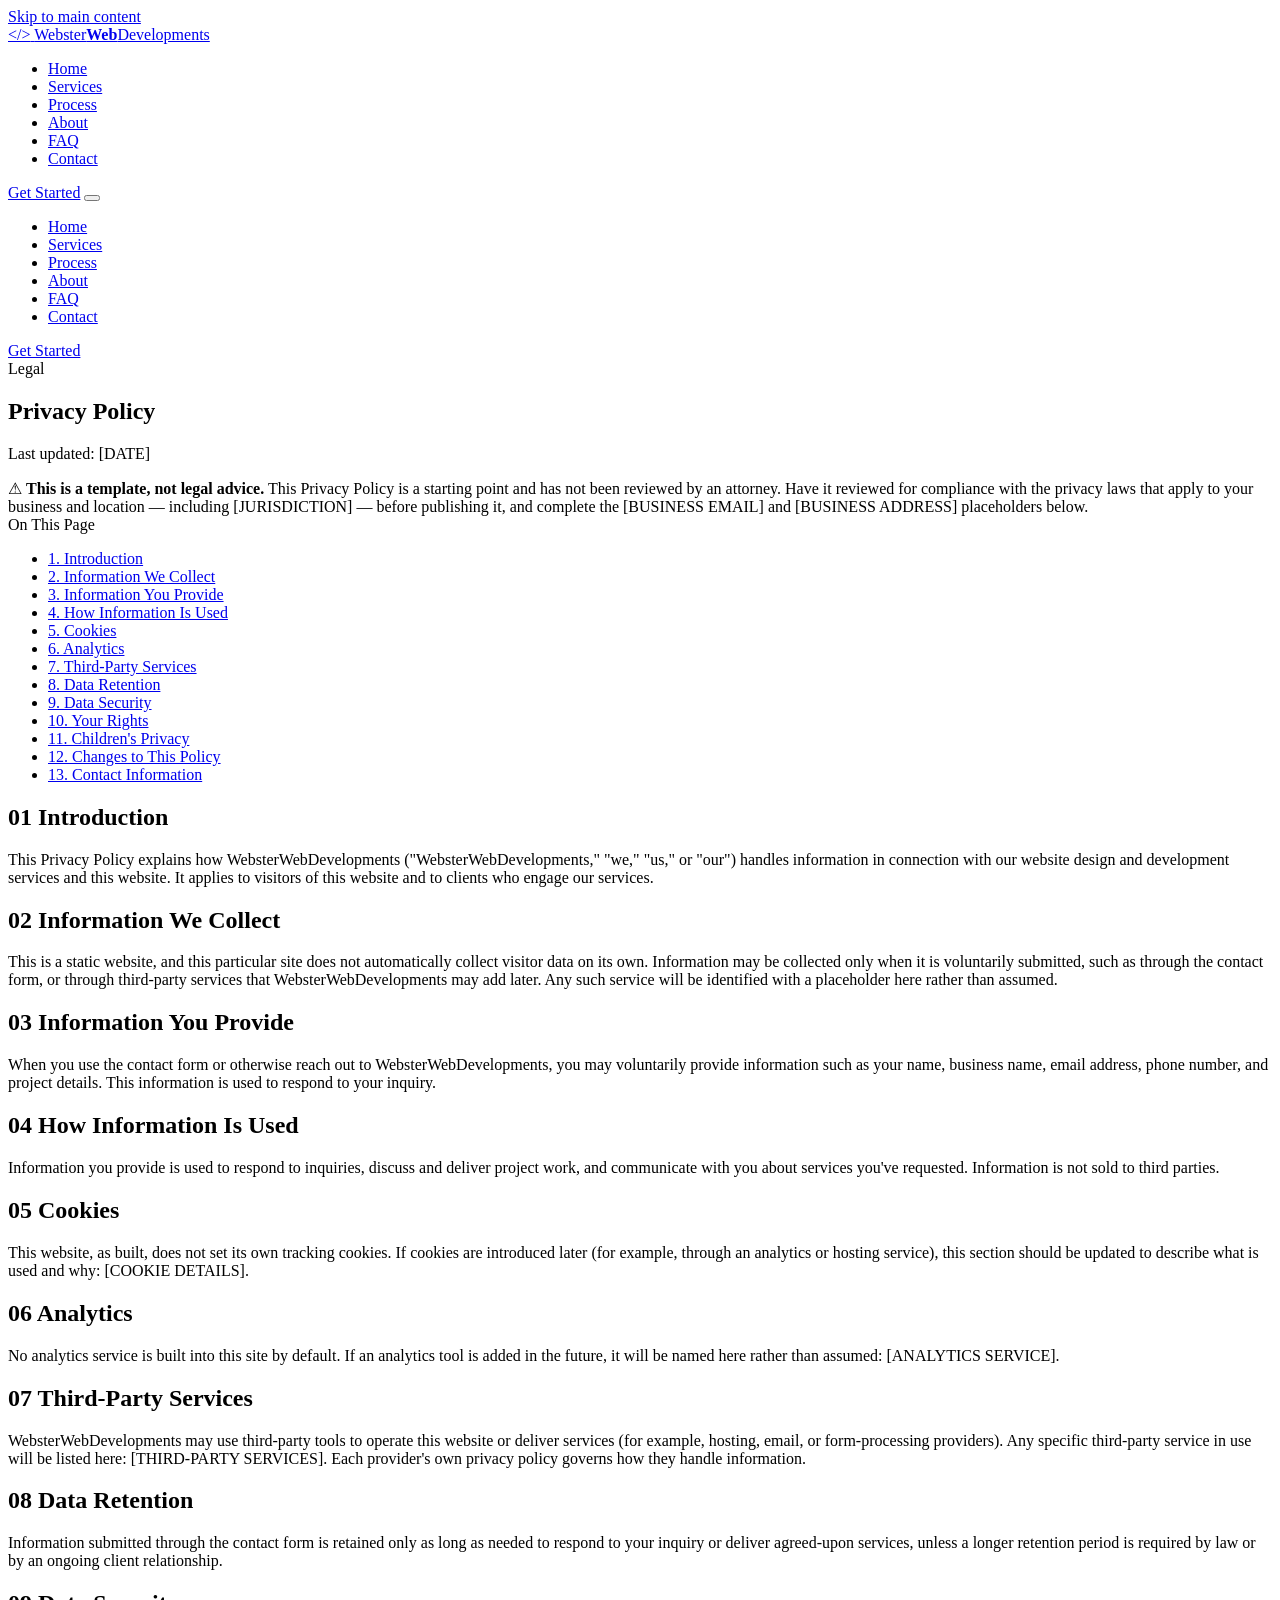
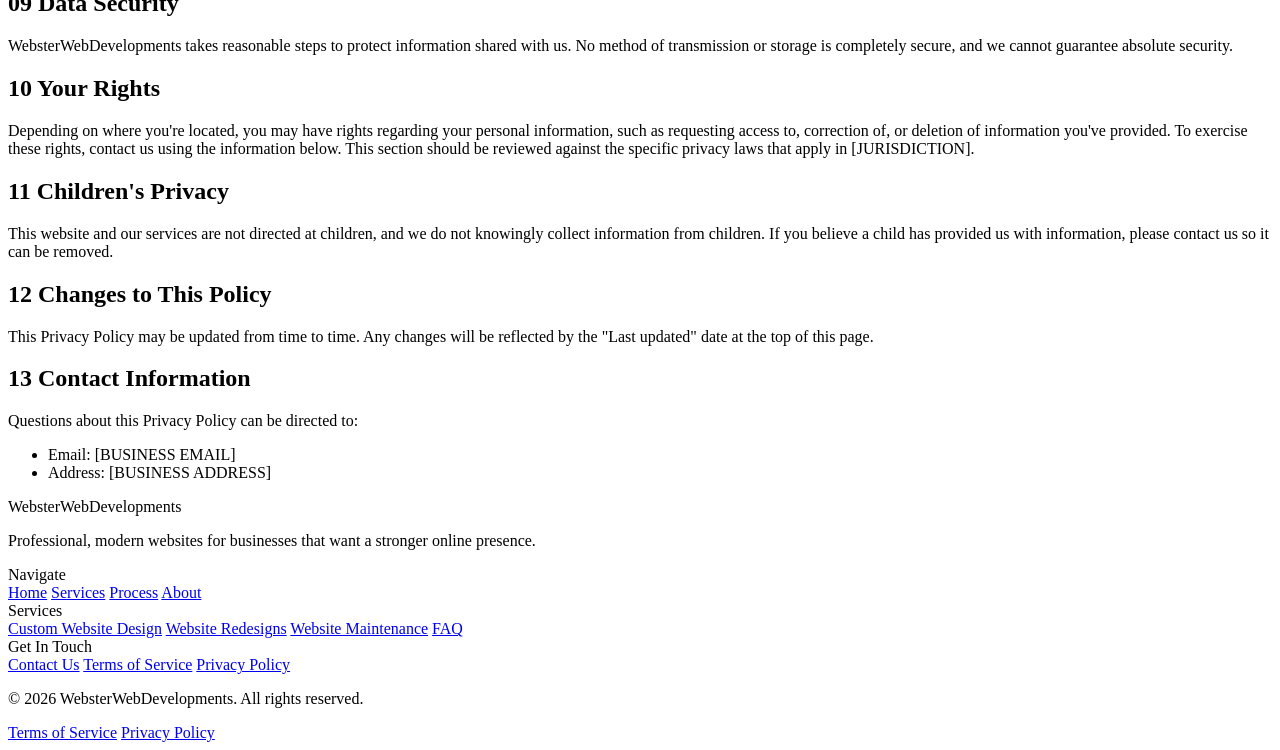
==== privacy.html @ ad3d26fb "Add files via upload" ====
<!DOCTYPE html>
<html lang="en">
<head>
  <meta charset="UTF-8" />
  <meta name="viewport" content="width=device-width, initial-scale=1.0" />
  <title>Privacy Policy — WebsterWebDevelopments</title>
  <meta name="description" content="Privacy Policy for WebsterWebDevelopments' website design and development services." />
  <link rel="preconnect" href="https://fonts.googleapis.com" />
  <link rel="preconnect" href="https://fonts.gstatic.com" crossorigin />
  <link href="https://fonts.googleapis.com/css2?family=Space+Grotesk:wght@500;600;700&family=Inter:wght@400;500;600;700&family=JetBrains+Mono:wght@400;500&display=swap" rel="stylesheet" />
  <link rel="stylesheet" href="css/style.css" />
</head>
<body>
  <a class="skip-link" href="#main-content">Skip to main content</a>

  <header class="site-header">
    <div class="container">
      <nav class="nav" aria-label="Primary">
        <a class="nav__brand" href="index.html#top">
          <span class="nav__brand-mark">&lt;/&gt;</span>
          <span>Webster<strong>Web</strong>Developments</span>
        </a>

        <ul class="nav__list">
          <li><a class="nav__link" href="index.html#top">Home</a></li>
          <li><a class="nav__link" href="index.html#services">Services</a></li>
          <li><a class="nav__link" href="index.html#process">Process</a></li>
          <li><a class="nav__link" href="index.html#about">About</a></li>
          <li><a class="nav__link" href="index.html#faq">FAQ</a></li>
          <li><a class="nav__link" href="index.html#contact">Contact</a></li>
        </ul>

        <div class="nav__actions">
          <a class="btn btn--primary btn--sm" href="index.html#contact">Get Started</a>
          <button class="nav__toggle" type="button" aria-label="Open menu" aria-expanded="false" aria-controls="mobile-panel">
            <span class="nav__toggle-bar"></span>
            <span class="nav__toggle-bar"></span>
            <span class="nav__toggle-bar"></span>
          </button>
        </div>
      </nav>
    </div>

    <div class="nav__mobile-panel" id="mobile-panel">
      <ul class="nav__mobile-list">
        <li><a class="nav__mobile-link" href="index.html#top">Home</a></li>
        <li><a class="nav__mobile-link" href="index.html#services">Services</a></li>
        <li><a class="nav__mobile-link" href="index.html#process">Process</a></li>
        <li><a class="nav__mobile-link" href="index.html#about">About</a></li>
        <li><a class="nav__mobile-link" href="index.html#faq">FAQ</a></li>
        <li><a class="nav__mobile-link" href="index.html#contact">Contact</a></li>
      </ul>
      <a class="btn btn--primary btn--block nav__mobile-cta" href="index.html#contact">Get Started</a>
    </div>
  </header>

  <main id="main-content">
    <section class="legal-hero">
      <div class="container">
        <span class="legal-hero__eyebrow">Legal</span>
        <h1 class="legal-hero__title">Privacy Policy</h1>
        <p class="legal-hero__updated">Last updated: [DATE]</p>

        <div class="legal-disclaimer">
          <span aria-hidden="true">⚠</span>
          <span><strong>This is a template, not legal advice.</strong> This Privacy Policy is a starting point and has not been reviewed by an attorney. Have it reviewed for compliance with the privacy laws that apply to your business and location — including <span class="placeholder">[JURISDICTION]</span> — before publishing it, and complete the <span class="placeholder">[BUSINESS EMAIL]</span> and <span class="placeholder">[BUSINESS ADDRESS]</span> placeholders below.</span>
        </div>
      </div>
    </section>

    <div class="container legal-layout">
      <nav class="legal-toc" aria-label="Table of contents">
        <div class="legal-toc__heading">On This Page</div>
        <ul class="legal-toc__list">
          <li><a href="#introduction">1. Introduction</a></li>
          <li><a href="#information-we-collect">2. Information We Collect</a></li>
          <li><a href="#information-you-provide">3. Information You Provide</a></li>
          <li><a href="#how-used">4. How Information Is Used</a></li>
          <li><a href="#cookies">5. Cookies</a></li>
          <li><a href="#analytics">6. Analytics</a></li>
          <li><a href="#third-party-services">7. Third-Party Services</a></li>
          <li><a href="#data-retention">8. Data Retention</a></li>
          <li><a href="#data-security">9. Data Security</a></li>
          <li><a href="#your-rights">10. Your Rights</a></li>
          <li><a href="#childrens-privacy">11. Children's Privacy</a></li>
          <li><a href="#changes">12. Changes to This Policy</a></li>
          <li><a href="#contact-info">13. Contact Information</a></li>
        </ul>
      </nav>

      <div class="legal-content">
        <section id="introduction">
          <h2><span class="legal-num">01</span> Introduction</h2>
          <p>This Privacy Policy explains how WebsterWebDevelopments ("WebsterWebDevelopments," "we," "us," or "our") handles information in connection with our website design and development services and this website. It applies to visitors of this website and to clients who engage our services.</p>
        </section>

        <section id="information-we-collect">
          <h2><span class="legal-num">02</span> Information We Collect</h2>
          <p>This is a static website, and this particular site does not automatically collect visitor data on its own. Information may be collected only when it is voluntarily submitted, such as through the contact form, or through third-party services that WebsterWebDevelopments may add later. Any such service will be identified with a placeholder here rather than assumed.</p>
        </section>

        <section id="information-you-provide">
          <h2><span class="legal-num">03</span> Information You Provide</h2>
          <p>When you use the contact form or otherwise reach out to WebsterWebDevelopments, you may voluntarily provide information such as your name, business name, email address, phone number, and project details. This information is used to respond to your inquiry.</p>
        </section>

        <section id="how-used">
          <h2><span class="legal-num">04</span> How Information Is Used</h2>
          <p>Information you provide is used to respond to inquiries, discuss and deliver project work, and communicate with you about services you've requested. Information is not sold to third parties.</p>
        </section>

        <section id="cookies">
          <h2><span class="legal-num">05</span> Cookies</h2>
          <p>This website, as built, does not set its own tracking cookies. If cookies are introduced later (for example, through an analytics or hosting service), this section should be updated to describe what is used and why: <span class="placeholder">[COOKIE DETAILS]</span>.</p>
        </section>

        <section id="analytics">
          <h2><span class="legal-num">06</span> Analytics</h2>
          <p>No analytics service is built into this site by default. If an analytics tool is added in the future, it will be named here rather than assumed: <span class="placeholder">[ANALYTICS SERVICE]</span>.</p>
        </section>

        <section id="third-party-services">
          <h2><span class="legal-num">07</span> Third-Party Services</h2>
          <p>WebsterWebDevelopments may use third-party tools to operate this website or deliver services (for example, hosting, email, or form-processing providers). Any specific third-party service in use will be listed here: <span class="placeholder">[THIRD-PARTY SERVICES]</span>. Each provider's own privacy policy governs how they handle information.</p>
        </section>

        <section id="data-retention">
          <h2><span class="legal-num">08</span> Data Retention</h2>
          <p>Information submitted through the contact form is retained only as long as needed to respond to your inquiry or deliver agreed-upon services, unless a longer retention period is required by law or by an ongoing client relationship.</p>
        </section>

        <section id="data-security">
          <h2><span class="legal-num">09</span> Data Security</h2>
          <p>WebsterWebDevelopments takes reasonable steps to protect information shared with us. No method of transmission or storage is completely secure, and we cannot guarantee absolute security.</p>
        </section>

        <section id="your-rights">
          <h2><span class="legal-num">10</span> Your Rights</h2>
          <p>Depending on where you're located, you may have rights regarding your personal information, such as requesting access to, correction of, or deletion of information you've provided. To exercise these rights, contact us using the information below. This section should be reviewed against the specific privacy laws that apply in <span class="placeholder">[JURISDICTION]</span>.</p>
        </section>

        <section id="childrens-privacy">
          <h2><span class="legal-num">11</span> Children's Privacy</h2>
          <p>This website and our services are not directed at children, and we do not knowingly collect information from children. If you believe a child has provided us with information, please contact us so it can be removed.</p>
        </section>

        <section id="changes">
          <h2><span class="legal-num">12</span> Changes to This Policy</h2>
          <p>This Privacy Policy may be updated from time to time. Any changes will be reflected by the "Last updated" date at the top of this page.</p>
        </section>

        <section id="contact-info">
          <h2><span class="legal-num">13</span> Contact Information</h2>
          <p>Questions about this Privacy Policy can be directed to:</p>
          <ul>
            <li>Email: <span class="placeholder">[BUSINESS EMAIL]</span></li>
            <li>Address: <span class="placeholder">[BUSINESS ADDRESS]</span></li>
          </ul>
        </section>
      </div>
    </div>
  </main>

  <footer class="site-footer">
    <div class="container">
      <div class="footer__grid">
        <div>
          <div class="footer__brand-name">WebsterWebDevelopments</div>
          <p class="footer__desc">Professional, modern websites for businesses that want a stronger online presence.</p>
        </div>
        <div>
          <div class="footer__heading">Navigate</div>
          <div class="footer__list">
            <a href="index.html#top">Home</a>
            <a href="index.html#services">Services</a>
            <a href="index.html#process">Process</a>
            <a href="index.html#about">About</a>
          </div>
        </div>
        <div>
          <div class="footer__heading">Services</div>
          <div class="footer__list">
            <a href="index.html#services">Custom Website Design</a>
            <a href="index.html#services">Website Redesigns</a>
            <a href="index.html#services">Website Maintenance</a>
            <a href="index.html#faq">FAQ</a>
          </div>
        </div>
        <div>
          <div class="footer__heading">Get In Touch</div>
          <div class="footer__list">
            <a href="index.html#contact">Contact Us</a>
            <a href="terms.html">Terms of Service</a>
            <a href="privacy.html">Privacy Policy</a>
          </div>
        </div>
      </div>

      <div class="footer__bottom">
        <p>&copy; <span data-current-year>2026</span> WebsterWebDevelopments. All rights reserved.</p>
        <div class="footer__bottom-links">
          <a href="terms.html">Terms of Service</a>
          <a href="privacy.html">Privacy Policy</a>
        </div>
      </div>
    </div>
  </footer>

  <script src="js/script.js"></script>
</body>
</html>
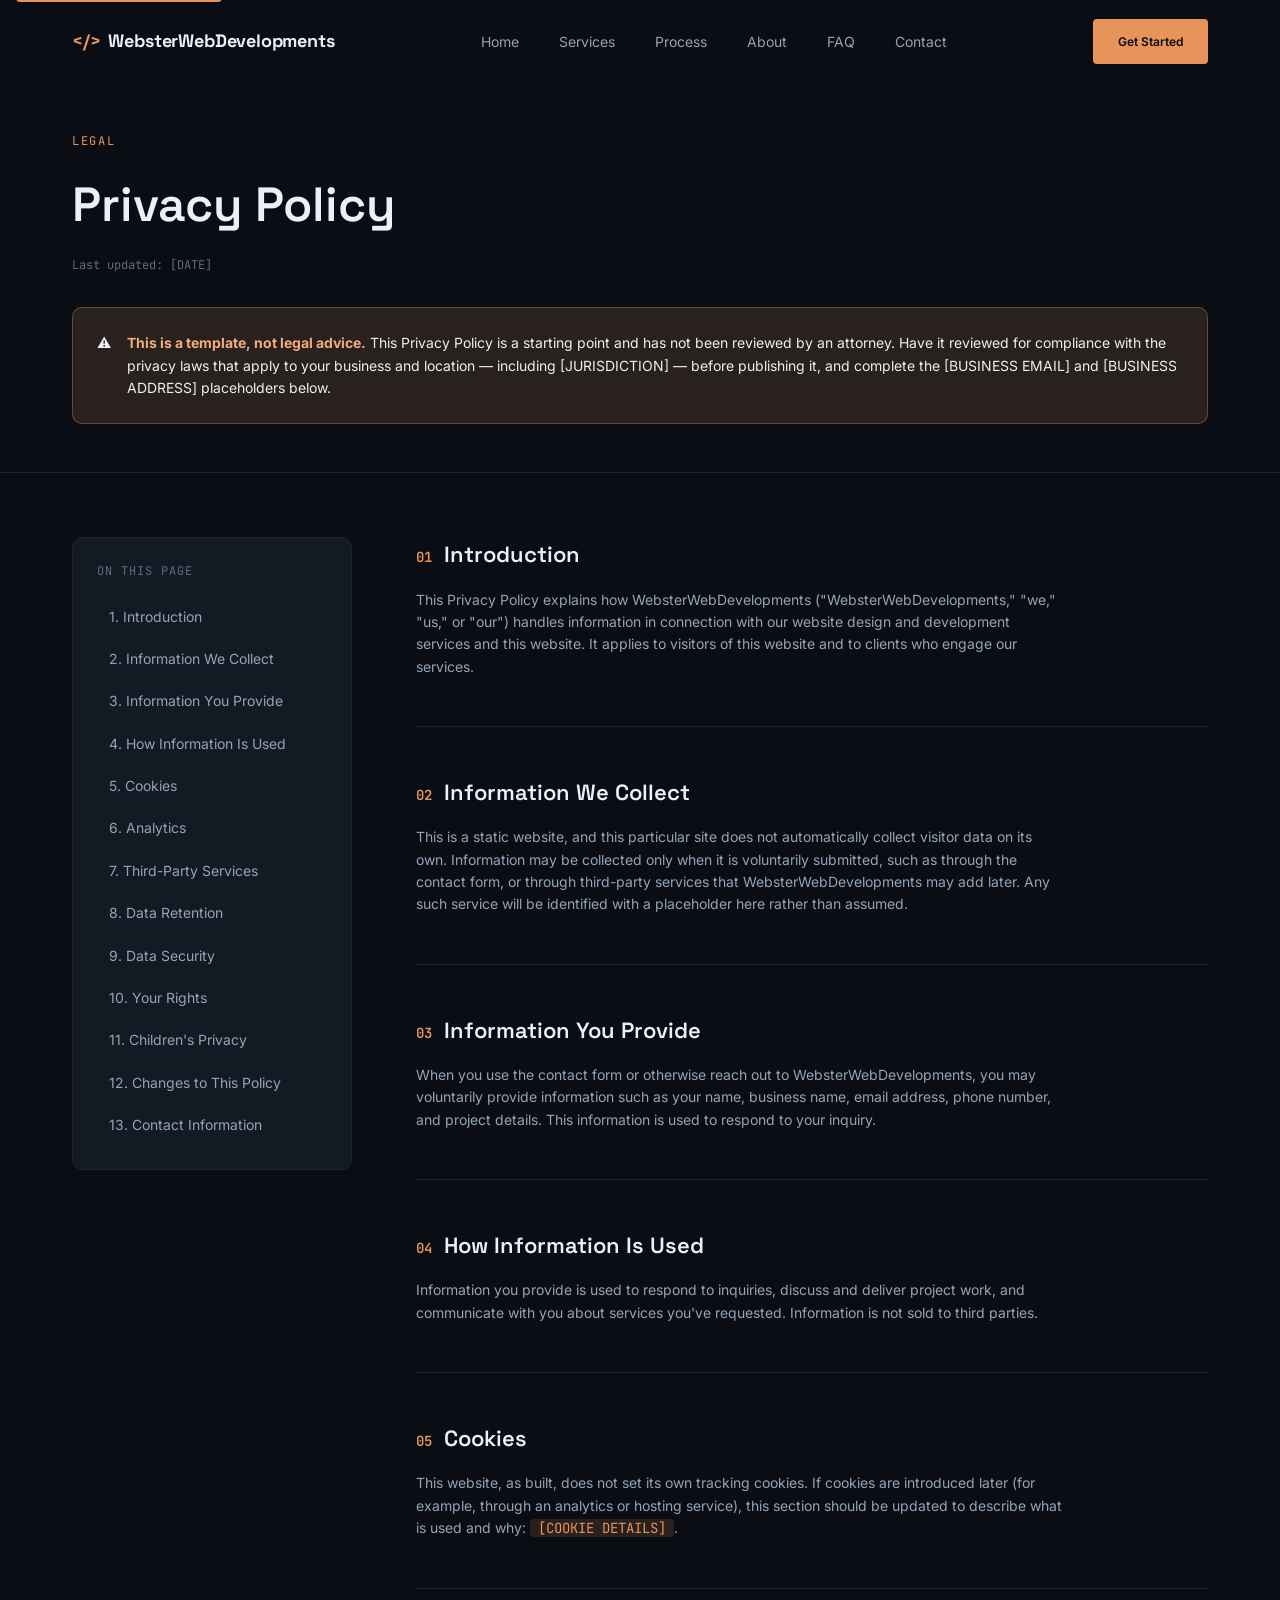
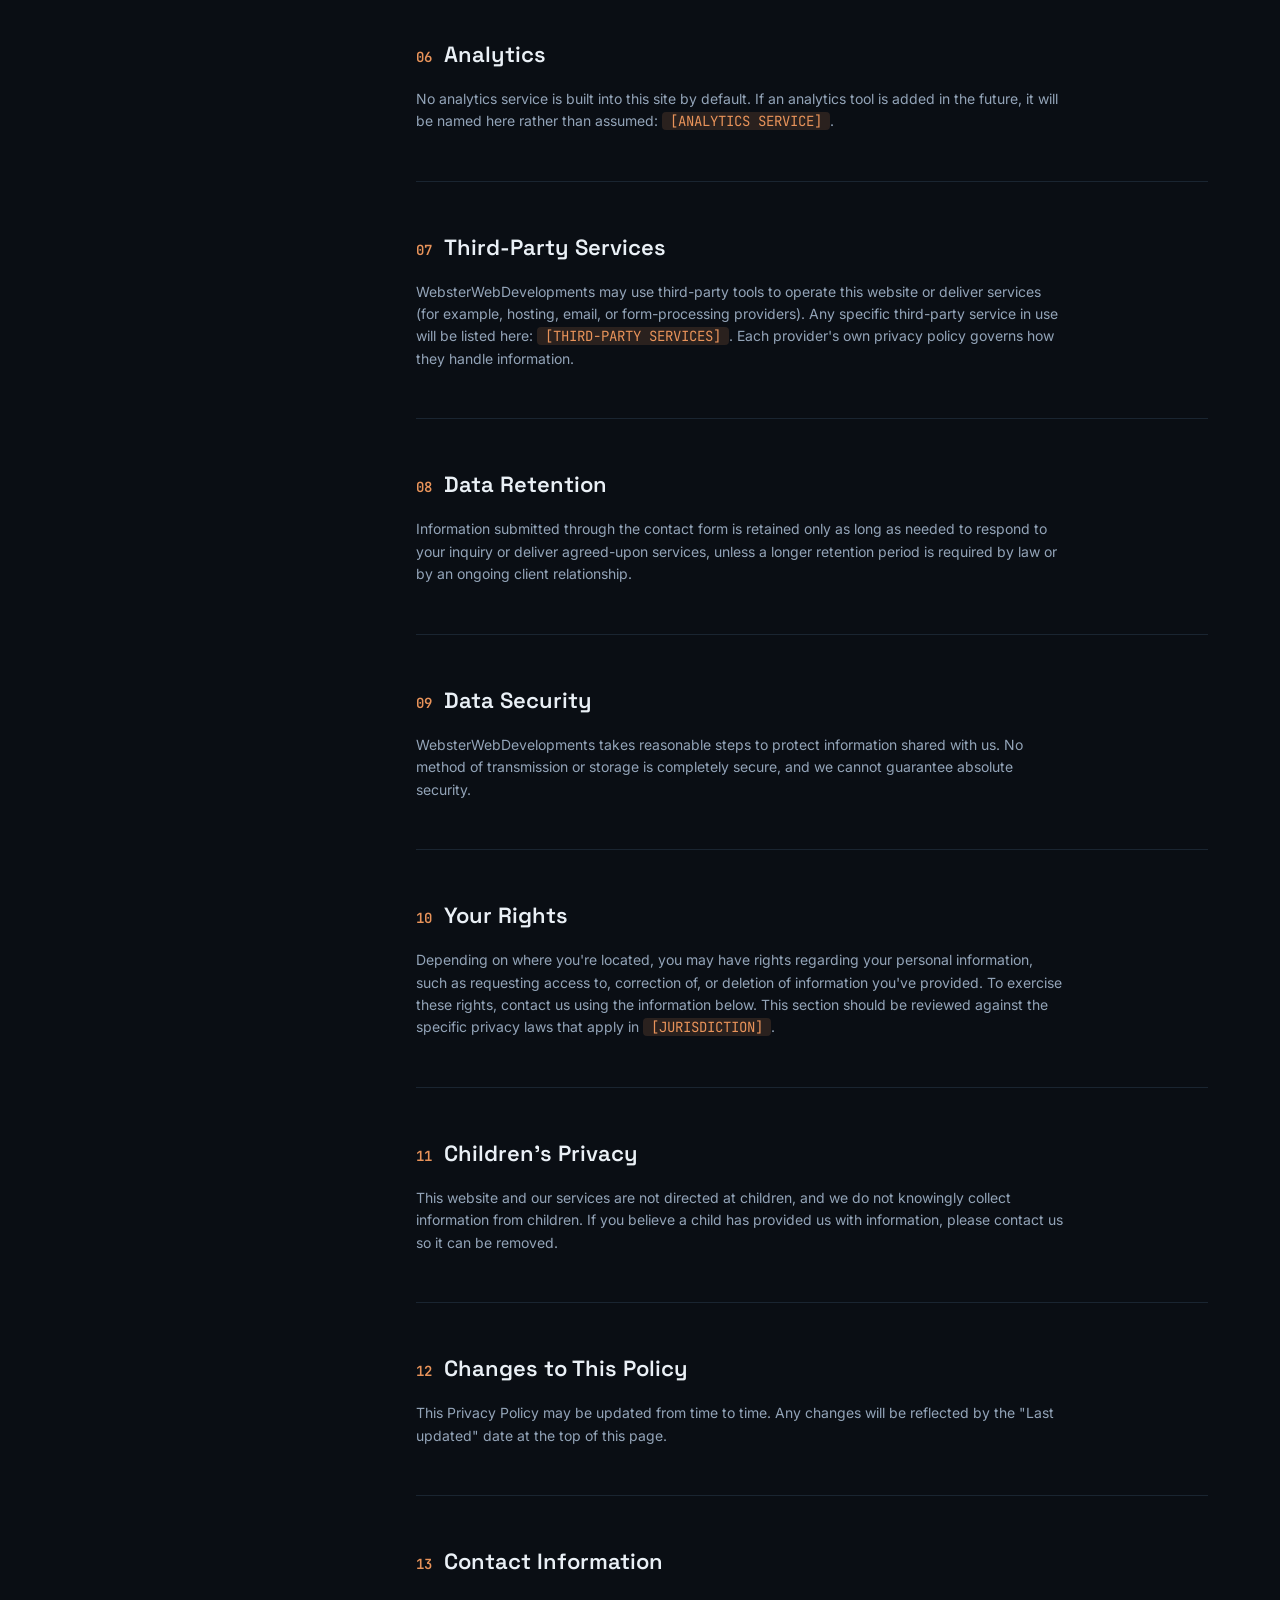
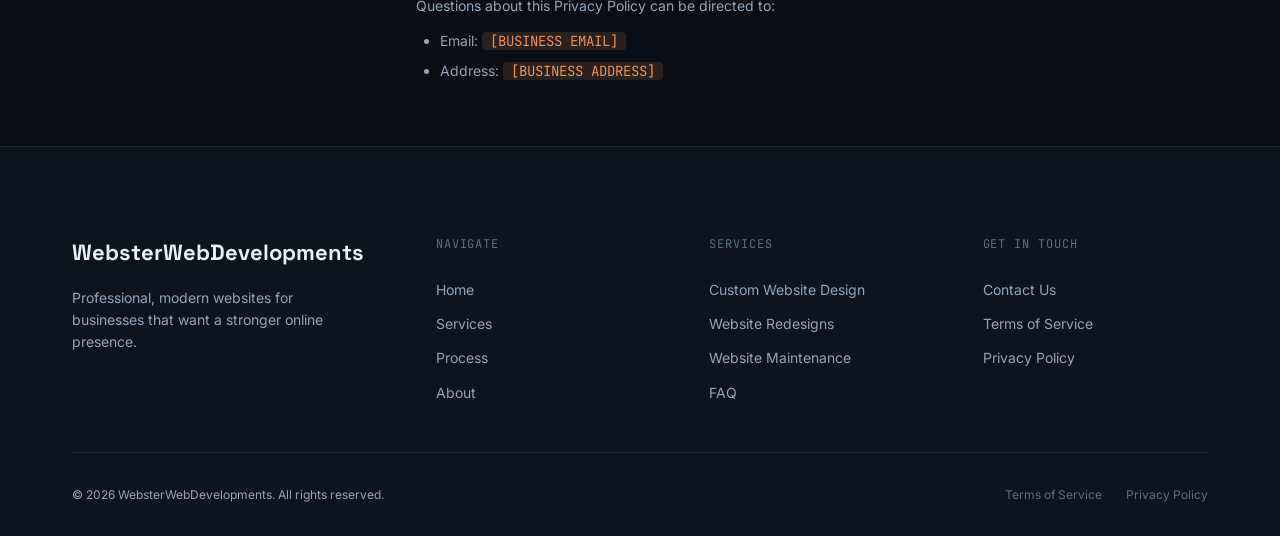
==== commit b4aadf5a: "Add files via upload" ====
--- a/privacy.html
+++ b/privacy.html
@@ -8,7 +8,1879 @@
   <link rel="preconnect" href="https://fonts.googleapis.com" />
   <link rel="preconnect" href="https://fonts.gstatic.com" crossorigin />
   <link href="https://fonts.googleapis.com/css2?family=Space+Grotesk:wght@500;600;700&family=Inter:wght@400;500;600;700&family=JetBrains+Mono:wght@400;500&display=swap" rel="stylesheet" />
-  <link rel="stylesheet" href="css/style.css" />
+  <style>
+/* ==========================================================================
+   WebsterWebDevelopments — Stylesheet
+   A "blueprint" design language: dark ink background, drafting-blue grid
+   linework, and a single copper accent — built websites treated like
+   architectural plans. Table of contents below.
+   ==========================================================================
+   1.  Variables
+   2.  Reset
+   3.  Base Styles
+   4.  Typography
+   5.  Navigation
+   6.  Hero
+   7.  Buttons
+   8.  Services
+   9.  About
+   10. Process
+   11. Portfolio
+   12. Pricing
+   13. FAQ
+   14. Contact
+   15. Footer
+   16. Terms/Privacy Pages
+   17. Responsive Design
+   18. Animations
+   ========================================================================== */
+
+/* ==========================================================================
+   1. VARIABLES
+   ========================================================================== */
+:root {
+  /* Color — ink & panels */
+  --color-ink: #0a0e14;
+  --color-ink-soft: #0d1420;
+  --color-panel: #121a24;
+  --color-panel-raised: #17212c;
+  --color-border: #223244;
+  --color-border-soft: #1a2531;
+
+  /* Color — text */
+  --color-text: #eaf0f6;
+  --color-text-muted: #93a4b8;
+  --color-text-faint: #5b6d81;
+
+  /* Color — blueprint linework */
+  --color-blueprint: #4c7ea8;
+  --color-blueprint-soft: rgba(76, 126, 168, 0.16);
+  --color-blueprint-faint: rgba(76, 126, 168, 0.08);
+
+  /* Color — accent (copper) */
+  --color-accent: #e8935a;
+  --color-accent-strong: #f2ac7c;
+  --color-accent-soft: rgba(232, 147, 90, 0.14);
+  --color-accent-line: rgba(232, 147, 90, 0.35);
+
+  /* Fonts */
+  --font-display: "Space Grotesk", "Avenir Next", "Segoe UI", -apple-system, BlinkMacSystemFont, sans-serif;
+  --font-body: "Inter", "Segoe UI", -apple-system, BlinkMacSystemFont, sans-serif;
+  --font-mono: "JetBrains Mono", "SFMono-Regular", Consolas, "Liberation Mono", monospace;
+
+  /* Type scale */
+  --fs-xs: 0.75rem;
+  --fs-sm: 0.875rem;
+  --fs-base: 1rem;
+  --fs-md: 1.125rem;
+  --fs-lg: 1.375rem;
+  --fs-xl: 1.75rem;
+  --fs-2xl: clamp(2rem, 1.6rem + 1.8vw, 3rem);
+  --fs-3xl: clamp(2.5rem, 1.9rem + 2.8vw, 4.25rem);
+
+  /* Spacing */
+  --space-1: 0.25rem;
+  --space-2: 0.5rem;
+  --space-3: 0.75rem;
+  --space-4: 1rem;
+  --space-5: 1.5rem;
+  --space-6: 2rem;
+  --space-7: 2.5rem;
+  --space-8: 3rem;
+  --space-9: 4rem;
+  --space-10: 5.5rem;
+  --space-12: 8rem;
+
+  /* Radius */
+  --radius-sm: 4px;
+  --radius-md: 10px;
+  --radius-lg: 18px;
+  --radius-pill: 999px;
+
+  /* Shadow / elevation */
+  --shadow-card: 0 1px 0 rgba(255, 255, 255, 0.03) inset, 0 20px 40px -24px rgba(0, 0, 0, 0.6);
+  --shadow-pop: 0 30px 60px -20px rgba(0, 0, 0, 0.55);
+  --glow-accent: 0 0 0 1px var(--color-accent-line), 0 0 32px -6px rgba(232, 147, 90, 0.45);
+
+  /* Layout */
+  --container-max: 1200px;
+  --container-wide: 1320px;
+  --header-h: 84px;
+
+  /* Motion */
+  --ease-out: cubic-bezier(0.16, 1, 0.3, 1);
+  --transition-fast: 160ms var(--ease-out);
+  --transition-base: 280ms var(--ease-out);
+  --transition-slow: 520ms var(--ease-out);
+}
+
+/* ==========================================================================
+   2. RESET
+   ========================================================================== */
+*,
+*::before,
+*::after {
+  box-sizing: border-box;
+  margin: 0;
+  padding: 0;
+}
+
+html {
+  scroll-behavior: smooth;
+  -webkit-text-size-adjust: 100%;
+}
+
+body {
+  min-height: 100vh;
+  font-family: var(--font-body);
+  background-color: var(--color-ink);
+  color: var(--color-text);
+  line-height: 1.6;
+  overflow-x: hidden;
+}
+
+img,
+svg {
+  display: block;
+  max-width: 100%;
+}
+
+a {
+  color: inherit;
+  text-decoration: none;
+}
+
+button {
+  font: inherit;
+  color: inherit;
+  background: none;
+  border: none;
+  cursor: pointer;
+}
+
+ul,
+ol {
+  list-style: none;
+}
+
+input,
+textarea,
+select {
+  font: inherit;
+  color: inherit;
+}
+
+/* ==========================================================================
+   3. BASE STYLES
+   ========================================================================== */
+.container {
+  width: 100%;
+  max-width: var(--container-max);
+  margin-inline: auto;
+  padding-inline: var(--space-6);
+}
+
+.container--wide {
+  max-width: var(--container-wide);
+}
+
+.section {
+  position: relative;
+  padding-block: var(--space-10);
+  border-top: 1px solid var(--color-border-soft);
+}
+
+.section--alt {
+  background: var(--color-ink-soft);
+}
+
+.section--tight {
+  padding-block: var(--space-8);
+}
+
+.section__header {
+  max-width: 640px;
+  margin-bottom: var(--space-8);
+}
+
+.section__header--center {
+  max-width: 640px;
+  margin-inline: auto;
+  text-align: center;
+}
+
+.section__eyebrow {
+  display: inline-flex;
+  align-items: center;
+  gap: var(--space-2);
+  font-family: var(--font-mono);
+  font-size: var(--fs-xs);
+  letter-spacing: 0.14em;
+  text-transform: uppercase;
+  color: var(--color-accent);
+  margin-bottom: var(--space-4);
+}
+
+.section__eyebrow::before {
+  content: "";
+  width: 18px;
+  height: 1px;
+  background: var(--color-accent);
+}
+
+.section__title {
+  font-family: var(--font-display);
+  font-size: var(--fs-2xl);
+  font-weight: 600;
+  line-height: 1.12;
+  letter-spacing: -0.01em;
+  margin-bottom: var(--space-4);
+}
+
+.section__lead {
+  font-size: var(--fs-md);
+  color: var(--color-text-muted);
+  max-width: 56ch;
+}
+
+/* Blueprint grid backdrop, used behind several sections */
+.grid-backdrop {
+  position: absolute;
+  inset: 0;
+  pointer-events: none;
+  background-image:
+    linear-gradient(var(--color-blueprint-faint) 1px, transparent 1px),
+    linear-gradient(90deg, var(--color-blueprint-faint) 1px, transparent 1px);
+  background-size: 56px 56px;
+  mask-image: linear-gradient(to bottom, black, transparent 85%);
+  z-index: 0;
+}
+
+/* Corner crosshair, a recurring blueprint motif */
+.crosshair {
+  position: relative;
+}
+
+.crosshair::before,
+.crosshair::after {
+  content: "";
+  position: absolute;
+  background: var(--color-blueprint);
+  opacity: 0.55;
+}
+
+.crosshair::before {
+  top: -1px;
+  left: 10px;
+  width: 1px;
+  height: 8px;
+}
+
+.crosshair::after {
+  top: 6px;
+  left: 3px;
+  width: 8px;
+  height: 1px;
+}
+
+/* Focus visibility */
+a:focus-visible,
+button:focus-visible,
+input:focus-visible,
+textarea:focus-visible,
+select:focus-visible,
+[tabindex]:focus-visible {
+  outline: 2px solid var(--color-accent);
+  outline-offset: 3px;
+  border-radius: var(--radius-sm);
+}
+
+.skip-link {
+  position: absolute;
+  top: -48px;
+  left: var(--space-4);
+  z-index: 1000;
+  background: var(--color-accent);
+  color: var(--color-ink);
+  font-weight: 600;
+  padding: var(--space-3) var(--space-5);
+  border-radius: var(--radius-sm);
+  transition: top var(--transition-fast);
+}
+
+.skip-link:focus {
+  top: var(--space-4);
+}
+
+/* ==========================================================================
+   4. TYPOGRAPHY
+   ========================================================================== */
+h1,
+h2,
+h3,
+h4 {
+  font-family: var(--font-display);
+  font-weight: 600;
+  color: var(--color-text);
+}
+
+p {
+  color: var(--color-text-muted);
+}
+
+.eyebrow-tag {
+  font-family: var(--font-mono);
+  font-size: var(--fs-xs);
+  letter-spacing: 0.12em;
+  text-transform: uppercase;
+  color: var(--color-text-faint);
+}
+
+.text-accent {
+  color: var(--color-accent);
+}
+
+/* ==========================================================================
+   5. NAVIGATION
+   ========================================================================== */
+.site-header {
+  position: fixed;
+  top: 0;
+  left: 0;
+  right: 0;
+  z-index: 900;
+  height: var(--header-h);
+  display: flex;
+  align-items: center;
+  background: rgba(10, 14, 20, 0.7);
+  backdrop-filter: blur(14px);
+  -webkit-backdrop-filter: blur(14px);
+  border-bottom: 1px solid transparent;
+  transition: background-color var(--transition-base), border-color var(--transition-base), height var(--transition-base);
+}
+
+.site-header.is-scrolled {
+  background: rgba(10, 14, 20, 0.92);
+  border-bottom-color: var(--color-border-soft);
+  height: 68px;
+}
+
+.nav {
+  display: flex;
+  align-items: center;
+  justify-content: space-between;
+  gap: var(--space-6);
+}
+
+.nav__brand {
+  display: inline-flex;
+  align-items: baseline;
+  gap: var(--space-2);
+  font-family: var(--font-display);
+  font-size: var(--fs-md);
+  font-weight: 700;
+  letter-spacing: -0.01em;
+  color: var(--color-text);
+  white-space: nowrap;
+}
+
+.nav__brand-mark {
+  color: var(--color-accent);
+}
+
+.nav__list {
+  display: flex;
+  align-items: center;
+  gap: var(--space-7);
+}
+
+.nav__link {
+  position: relative;
+  font-size: var(--fs-sm);
+  color: var(--color-text-muted);
+  padding-block: var(--space-2);
+  transition: color var(--transition-fast);
+}
+
+.nav__link::after {
+  content: "";
+  position: absolute;
+  left: 0;
+  bottom: -2px;
+  width: 100%;
+  height: 1px;
+  background: var(--color-accent);
+  transform: scaleX(0);
+  transform-origin: right;
+  transition: transform var(--transition-base);
+}
+
+.nav__link:hover,
+.nav__link:focus-visible {
+  color: var(--color-text);
+}
+
+.nav__link:hover::after,
+.nav__link:focus-visible::after {
+  transform: scaleX(1);
+  transform-origin: left;
+}
+
+.nav__actions {
+  display: flex;
+  align-items: center;
+  gap: var(--space-5);
+}
+
+.nav__toggle {
+  display: none;
+  flex-direction: column;
+  justify-content: center;
+  gap: 5px;
+  width: 40px;
+  height: 40px;
+  border: 1px solid var(--color-border);
+  border-radius: var(--radius-sm);
+}
+
+.nav__toggle-bar {
+  width: 18px;
+  height: 2px;
+  background: var(--color-text);
+  margin-inline: auto;
+  transition: transform var(--transition-base), opacity var(--transition-base);
+}
+
+.nav__toggle[aria-expanded="true"] .nav__toggle-bar:nth-child(1) {
+  transform: translateY(7px) rotate(45deg);
+}
+
+.nav__toggle[aria-expanded="true"] .nav__toggle-bar:nth-child(2) {
+  opacity: 0;
+}
+
+.nav__toggle[aria-expanded="true"] .nav__toggle-bar:nth-child(3) {
+  transform: translateY(-7px) rotate(-45deg);
+}
+
+.nav__mobile-panel {
+  position: fixed;
+  inset: var(--header-h) 0 0 0;
+  z-index: 890;
+  background: var(--color-ink);
+  border-top: 1px solid var(--color-border-soft);
+  padding: var(--space-8) var(--space-6);
+  transform: translateY(-8px);
+  opacity: 0;
+  visibility: hidden;
+  transition: opacity var(--transition-base), transform var(--transition-base), visibility var(--transition-base);
+  overflow-y: auto;
+}
+
+.nav__mobile-panel.is-open {
+  opacity: 1;
+  transform: translateY(0);
+  visibility: visible;
+}
+
+.nav__mobile-list {
+  display: flex;
+  flex-direction: column;
+  gap: var(--space-2);
+}
+
+.nav__mobile-link {
+  display: block;
+  font-family: var(--font-display);
+  font-size: var(--fs-xl);
+  padding-block: var(--space-3);
+  border-bottom: 1px solid var(--color-border-soft);
+  color: var(--color-text);
+}
+
+.nav__mobile-cta {
+  margin-top: var(--space-6);
+}
+
+/* ==========================================================================
+   6. HERO
+   ========================================================================== */
+.hero {
+  position: relative;
+  padding-top: calc(var(--header-h) + var(--space-9));
+  padding-bottom: var(--space-10);
+  overflow: hidden;
+}
+
+.hero__inner {
+  position: relative;
+  z-index: 1;
+  display: grid;
+  grid-template-columns: 1.05fr 0.95fr;
+  gap: var(--space-9);
+  align-items: center;
+}
+
+.hero__eyebrow {
+  display: inline-flex;
+  align-items: center;
+  gap: var(--space-2);
+  font-family: var(--font-mono);
+  font-size: var(--fs-xs);
+  letter-spacing: 0.14em;
+  text-transform: uppercase;
+  color: var(--color-accent);
+  border: 1px solid var(--color-accent-line);
+  background: var(--color-accent-soft);
+  padding: var(--space-2) var(--space-4);
+  border-radius: var(--radius-pill);
+  margin-bottom: var(--space-6);
+}
+
+.hero__title {
+  font-size: var(--fs-3xl);
+  line-height: 1.06;
+  letter-spacing: -0.02em;
+  margin-bottom: var(--space-5);
+  max-width: 15ch;
+}
+
+.hero__lead {
+  font-size: var(--fs-md);
+  color: var(--color-text-muted);
+  max-width: 46ch;
+  margin-bottom: var(--space-7);
+}
+
+.hero__actions {
+  display: flex;
+  flex-wrap: wrap;
+  gap: var(--space-4);
+  margin-bottom: var(--space-8);
+}
+
+.hero__meta {
+  display: flex;
+  flex-wrap: wrap;
+  gap: var(--space-6);
+}
+
+.hero__meta-item {
+  font-family: var(--font-mono);
+  font-size: var(--fs-xs);
+  color: var(--color-text-faint);
+  letter-spacing: 0.04em;
+}
+
+.hero__meta-item strong {
+  color: var(--color-text-muted);
+  font-weight: 500;
+}
+
+/* --- Signature element: the blueprint browser mockup --- */
+.blueprint {
+  position: relative;
+  border-radius: var(--radius-lg);
+  overflow: hidden;
+  background: var(--color-panel);
+  border: 1px solid var(--color-border);
+  box-shadow: var(--shadow-pop);
+}
+
+.blueprint__chrome {
+  display: flex;
+  align-items: center;
+  gap: var(--space-5);
+  padding: var(--space-4) var(--space-5);
+  background: var(--color-panel-raised);
+  border-bottom: 1px solid var(--color-border);
+}
+
+.blueprint__dots {
+  display: flex;
+  gap: 6px;
+}
+
+.blueprint__dots span {
+  width: 9px;
+  height: 9px;
+  border-radius: 50%;
+  background: var(--color-border);
+}
+
+.blueprint__address {
+  flex: 1;
+  display: flex;
+  align-items: center;
+  gap: var(--space-2);
+  font-family: var(--font-mono);
+  font-size: var(--fs-xs);
+  color: var(--color-text-faint);
+  background: var(--color-ink-soft);
+  border: 1px solid var(--color-border-soft);
+  border-radius: var(--radius-sm);
+  padding: var(--space-2) var(--space-3);
+}
+
+.blueprint__address::before {
+  content: "";
+  width: 6px;
+  height: 6px;
+  border-radius: 50%;
+  background: var(--color-accent);
+}
+
+.blueprint__canvas {
+  position: relative;
+  padding: var(--space-6);
+  background-image:
+    linear-gradient(var(--color-blueprint-soft) 1px, transparent 1px),
+    linear-gradient(90deg, var(--color-blueprint-soft) 1px, transparent 1px);
+  background-size: 24px 24px;
+  min-height: 380px;
+}
+
+.blueprint__svg {
+  width: 100%;
+  height: auto;
+  overflow: visible;
+}
+
+.blueprint__svg path,
+.blueprint__svg rect,
+.blueprint__svg line {
+  vector-effect: non-scaling-stroke;
+}
+
+.blueprint__trace {
+  fill: none;
+  stroke: var(--color-blueprint);
+  stroke-width: 1.4;
+  stroke-dasharray: 6 5;
+  opacity: 0.9;
+}
+
+.blueprint__solid {
+  fill: rgba(232, 147, 90, 0.08);
+  stroke: var(--color-accent);
+  stroke-width: 1.6;
+}
+
+.blueprint__dim-line {
+  stroke: var(--color-text-faint);
+  stroke-width: 1;
+}
+
+.blueprint__label {
+  font-family: var(--font-mono);
+  font-size: 9px;
+  fill: var(--color-text-faint);
+  letter-spacing: 0.05em;
+}
+
+.blueprint__label--accent {
+  fill: var(--color-accent);
+}
+
+.blueprint__tag {
+  position: absolute;
+  display: inline-flex;
+  align-items: center;
+  gap: var(--space-2);
+  font-family: var(--font-mono);
+  font-size: 10px;
+  letter-spacing: 0.06em;
+  color: var(--color-text);
+  background: rgba(10, 14, 20, 0.85);
+  border: 1px solid var(--color-border);
+  padding: var(--space-2) var(--space-3);
+  border-radius: var(--radius-sm);
+  backdrop-filter: blur(6px);
+}
+
+.blueprint__tag::before {
+  content: "";
+  width: 5px;
+  height: 5px;
+  border-radius: 50%;
+  background: var(--color-accent);
+  box-shadow: 0 0 8px var(--color-accent);
+}
+
+.blueprint__tag--one {
+  top: 14%;
+  left: 8%;
+}
+
+.blueprint__tag--two {
+  bottom: 12%;
+  right: 6%;
+}
+
+/* line draw-in animation for the SVG trace */
+.blueprint__draw {
+  stroke-dasharray: 900;
+  stroke-dashoffset: 900;
+  animation: draw-line 2.4s var(--ease-out) forwards;
+}
+
+/* ==========================================================================
+   7. BUTTONS
+   ========================================================================== */
+.btn {
+  position: relative;
+  display: inline-flex;
+  align-items: center;
+  justify-content: center;
+  gap: var(--space-2);
+  font-family: var(--font-body);
+  font-weight: 600;
+  font-size: var(--fs-sm);
+  padding: var(--space-4) var(--space-6);
+  border-radius: var(--radius-sm);
+  border: 1px solid transparent;
+  transition: transform var(--transition-fast), box-shadow var(--transition-fast), background-color var(--transition-fast), border-color var(--transition-fast), color var(--transition-fast);
+  white-space: nowrap;
+}
+
+.btn:active {
+  transform: translateY(1px);
+}
+
+.btn--primary {
+  background: var(--color-accent);
+  color: var(--color-ink);
+}
+
+.btn--primary:hover,
+.btn--primary:focus-visible {
+  background: var(--color-accent-strong);
+  box-shadow: var(--glow-accent);
+}
+
+.btn--ghost {
+  background: transparent;
+  color: var(--color-text);
+  border-color: var(--color-border);
+}
+
+.btn--ghost:hover,
+.btn--ghost:focus-visible {
+  border-color: var(--color-accent-line);
+  color: var(--color-accent-strong);
+}
+
+.btn--sm {
+  padding: var(--space-3) var(--space-5);
+  font-size: var(--fs-xs);
+}
+
+.btn--block {
+  width: 100%;
+}
+
+/* ==========================================================================
+   TRUST / VALUE STRIP
+   ========================================================================== */
+.trust__grid {
+  display: grid;
+  grid-template-columns: repeat(4, 1fr);
+  gap: var(--space-5);
+}
+
+.trust-card {
+  padding: var(--space-6);
+  background: var(--color-panel);
+  border: 1px solid var(--color-border-soft);
+  border-radius: var(--radius-md);
+  transition: border-color var(--transition-base), transform var(--transition-base);
+}
+
+.trust-card:hover {
+  border-color: var(--color-accent-line);
+  transform: translateY(-3px);
+}
+
+.trust-card__icon {
+  width: 40px;
+  height: 40px;
+  margin-bottom: var(--space-5);
+  color: var(--color-accent);
+}
+
+.trust-card__title {
+  font-size: var(--fs-base);
+  margin-bottom: var(--space-2);
+}
+
+.trust-card__desc {
+  font-size: var(--fs-sm);
+  color: var(--color-text-muted);
+}
+
+/* ==========================================================================
+   8. SERVICES
+   ========================================================================== */
+.services__grid {
+  display: grid;
+  grid-template-columns: repeat(3, 1fr);
+  gap: var(--space-5);
+}
+
+.service-card {
+  position: relative;
+  padding: var(--space-7) var(--space-6);
+  background: var(--color-panel);
+  border: 1px solid var(--color-border-soft);
+  border-radius: var(--radius-md);
+  overflow: hidden;
+  transition: transform var(--transition-base), border-color var(--transition-base), box-shadow var(--transition-base);
+}
+
+.service-card::before {
+  content: "";
+  position: absolute;
+  inset: 0;
+  background: linear-gradient(160deg, var(--color-accent-soft), transparent 55%);
+  opacity: 0;
+  transition: opacity var(--transition-base);
+}
+
+.service-card:hover {
+  transform: translateY(-4px);
+  border-color: var(--color-accent-line);
+  box-shadow: var(--shadow-card);
+}
+
+.service-card:hover::before {
+  opacity: 1;
+}
+
+.service-card__icon {
+  position: relative;
+  z-index: 1;
+  width: 46px;
+  height: 46px;
+  display: grid;
+  place-items: center;
+  border-radius: var(--radius-sm);
+  background: var(--color-accent-soft);
+  color: var(--color-accent);
+  margin-bottom: var(--space-5);
+}
+
+.service-card__title {
+  position: relative;
+  z-index: 1;
+  font-size: var(--fs-md);
+  margin-bottom: var(--space-3);
+}
+
+.service-card__desc {
+  position: relative;
+  z-index: 1;
+  font-size: var(--fs-sm);
+  color: var(--color-text-muted);
+}
+
+/* Why choose us */
+.why__grid {
+  display: grid;
+  grid-template-columns: 0.9fr 1.1fr;
+  gap: var(--space-9);
+  align-items: center;
+}
+
+.why__visual {
+  position: relative;
+  aspect-ratio: 4 / 5;
+  border-radius: var(--radius-lg);
+  border: 1px solid var(--color-border);
+  background: var(--color-panel);
+  overflow: hidden;
+}
+
+.why__list {
+  display: grid;
+  gap: var(--space-5);
+}
+
+.why__item {
+  display: flex;
+  gap: var(--space-4);
+  padding-bottom: var(--space-5);
+  border-bottom: 1px solid var(--color-border-soft);
+}
+
+.why__item:last-child {
+  border-bottom: none;
+  padding-bottom: 0;
+}
+
+.why__item-icon {
+  flex-shrink: 0;
+  width: 22px;
+  height: 22px;
+  color: var(--color-accent);
+  margin-top: 2px;
+}
+
+.why__item-title {
+  font-size: var(--fs-base);
+  margin-bottom: var(--space-1);
+}
+
+.why__item-desc {
+  font-size: var(--fs-sm);
+  color: var(--color-text-muted);
+}
+
+/* ==========================================================================
+   10. PROCESS
+   ========================================================================== */
+.process__list {
+  position: relative;
+  display: grid;
+  grid-template-columns: repeat(5, 1fr);
+  gap: var(--space-5);
+}
+
+.process__line {
+  position: absolute;
+  top: 27px;
+  left: 4%;
+  right: 4%;
+  height: 1px;
+  background: repeating-linear-gradient(90deg, var(--color-border) 0 8px, transparent 8px 14px);
+  z-index: 0;
+}
+
+.process-step {
+  position: relative;
+  z-index: 1;
+}
+
+.process-step__marker {
+  display: inline-flex;
+  align-items: center;
+  justify-content: center;
+  width: 56px;
+  height: 56px;
+  border-radius: 50%;
+  background: var(--color-ink);
+  border: 1px solid var(--color-accent-line);
+  font-family: var(--font-mono);
+  font-size: var(--fs-sm);
+  color: var(--color-accent);
+  margin-bottom: var(--space-5);
+}
+
+.process-step__title {
+  font-size: var(--fs-base);
+  margin-bottom: var(--space-2);
+}
+
+.process-step__desc {
+  font-size: var(--fs-sm);
+  color: var(--color-text-muted);
+}
+
+/* ==========================================================================
+   11. PORTFOLIO
+   ========================================================================== */
+.portfolio__grid {
+  display: grid;
+  grid-template-columns: repeat(3, 1fr);
+  gap: var(--space-6);
+}
+
+.portfolio-card {
+  border: 1px solid var(--color-border-soft);
+  border-radius: var(--radius-md);
+  overflow: hidden;
+  background: var(--color-panel);
+  transition: transform var(--transition-base), border-color var(--transition-base);
+}
+
+.portfolio-card:hover {
+  transform: translateY(-4px);
+  border-color: var(--color-accent-line);
+}
+
+.portfolio-card__preview {
+  position: relative;
+  aspect-ratio: 16 / 11;
+  padding: var(--space-4);
+  background: var(--color-ink-soft);
+  border-bottom: 1px solid var(--color-border-soft);
+  display: flex;
+  flex-direction: column;
+  gap: var(--space-2);
+}
+
+.portfolio-card__preview-bar {
+  display: flex;
+  gap: 4px;
+  margin-bottom: var(--space-2);
+}
+
+.portfolio-card__preview-bar span {
+  width: 6px;
+  height: 6px;
+  border-radius: 50%;
+  background: var(--color-border);
+}
+
+.portfolio-card__preview-nav {
+  height: 10px;
+  border-radius: 3px;
+  background: var(--color-border-soft);
+  width: 60%;
+}
+
+.portfolio-card__preview-hero {
+  flex: 1;
+  border-radius: 4px;
+  background: linear-gradient(135deg, var(--color-panel-raised), var(--color-ink-soft));
+  border: 1px dashed var(--color-border);
+  position: relative;
+  overflow: hidden;
+}
+
+.portfolio-card__preview-hero::after {
+  content: "";
+  position: absolute;
+  inset: var(--space-3);
+  border: 1px solid var(--color-accent-line);
+  border-radius: 3px;
+  opacity: 0.6;
+}
+
+.portfolio-card__preview-lines {
+  display: flex;
+  flex-direction: column;
+  gap: 5px;
+}
+
+.portfolio-card__preview-lines span {
+  height: 6px;
+  border-radius: 3px;
+  background: var(--color-border-soft);
+}
+
+.portfolio-card__preview-lines span:nth-child(1) { width: 90%; }
+.portfolio-card__preview-lines span:nth-child(2) { width: 65%; }
+.portfolio-card__preview-lines span:nth-child(3) { width: 40%; background: var(--color-accent-soft); }
+
+.portfolio-card__body {
+  padding: var(--space-5) var(--space-5) var(--space-6);
+}
+
+.portfolio-card__type {
+  font-family: var(--font-mono);
+  font-size: var(--fs-xs);
+  letter-spacing: 0.08em;
+  text-transform: uppercase;
+  color: var(--color-accent);
+  margin-bottom: var(--space-2);
+  display: block;
+}
+
+.portfolio-card__title {
+  font-size: var(--fs-md);
+  margin-bottom: var(--space-2);
+}
+
+.portfolio-card__desc {
+  font-size: var(--fs-sm);
+  color: var(--color-text-muted);
+  margin-bottom: var(--space-5);
+}
+
+.portfolio-card__btn {
+  display: inline-flex;
+  align-items: center;
+  gap: var(--space-2);
+  font-size: var(--fs-xs);
+  font-weight: 600;
+  color: var(--color-text-faint);
+  cursor: not-allowed;
+  border: 1px solid var(--color-border);
+  padding: var(--space-2) var(--space-4);
+  border-radius: var(--radius-pill);
+}
+
+.portfolio__note {
+  margin-top: var(--space-6);
+  font-size: var(--fs-xs);
+  color: var(--color-text-faint);
+  font-family: var(--font-mono);
+}
+
+/* ==========================================================================
+   12. PRICING
+   ========================================================================== */
+.pricing__grid {
+  display: grid;
+  grid-template-columns: repeat(3, 1fr);
+  gap: var(--space-5);
+  align-items: stretch;
+}
+
+.pricing-card {
+  display: flex;
+  flex-direction: column;
+  padding: var(--space-7) var(--space-6);
+  background: var(--color-panel);
+  border: 1px solid var(--color-border-soft);
+  border-radius: var(--radius-lg);
+}
+
+.pricing-card--featured {
+  border-color: var(--color-accent-line);
+  background: linear-gradient(160deg, rgba(232, 147, 90, 0.06), var(--color-panel) 55%);
+  box-shadow: var(--shadow-card);
+  position: relative;
+}
+
+.pricing-card__badge {
+  position: absolute;
+  top: -13px;
+  left: var(--space-6);
+  font-family: var(--font-mono);
+  font-size: var(--fs-xs);
+  letter-spacing: 0.08em;
+  text-transform: uppercase;
+  background: var(--color-accent);
+  color: var(--color-ink);
+  padding: var(--space-1) var(--space-3);
+  border-radius: var(--radius-pill);
+}
+
+.pricing-card__title {
+  font-size: var(--fs-lg);
+  margin-bottom: var(--space-2);
+}
+
+.pricing-card__desc {
+  font-size: var(--fs-sm);
+  color: var(--color-text-muted);
+  margin-bottom: var(--space-6);
+}
+
+.pricing-card__price {
+  font-family: var(--font-mono);
+  font-size: var(--fs-sm);
+  color: var(--color-accent);
+  letter-spacing: 0.02em;
+  margin-bottom: var(--space-6);
+  padding-bottom: var(--space-6);
+  border-bottom: 1px solid var(--color-border-soft);
+}
+
+.pricing-card__features {
+  display: grid;
+  gap: var(--space-3);
+  margin-bottom: var(--space-7);
+  flex: 1;
+}
+
+.pricing-card__features li {
+  display: flex;
+  align-items: flex-start;
+  gap: var(--space-3);
+  font-size: var(--fs-sm);
+  color: var(--color-text-muted);
+}
+
+.pricing-card__features svg {
+  flex-shrink: 0;
+  width: 16px;
+  height: 16px;
+  margin-top: 3px;
+  color: var(--color-accent);
+}
+
+/* ==========================================================================
+   9. ABOUT
+   ========================================================================== */
+.about__grid {
+  display: grid;
+  grid-template-columns: 1fr 1fr;
+  gap: var(--space-9);
+  align-items: center;
+}
+
+.about__visual {
+  position: relative;
+  border-radius: var(--radius-lg);
+  border: 1px solid var(--color-border);
+  background: var(--color-panel);
+  padding: var(--space-8);
+  display: grid;
+  place-items: center;
+  aspect-ratio: 1 / 1;
+}
+
+.about__body p {
+  margin-bottom: var(--space-5);
+}
+
+.about__body p:last-child {
+  margin-bottom: 0;
+}
+
+/* ==========================================================================
+   13. FAQ
+   ========================================================================== */
+.faq__list {
+  max-width: 760px;
+  margin-inline: auto;
+  display: grid;
+  gap: var(--space-3);
+}
+
+.faq-item {
+  border: 1px solid var(--color-border-soft);
+  border-radius: var(--radius-md);
+  background: var(--color-panel);
+  overflow: hidden;
+}
+
+.faq-item__question {
+  width: 100%;
+  display: flex;
+  align-items: center;
+  justify-content: space-between;
+  gap: var(--space-4);
+  text-align: left;
+  padding: var(--space-5) var(--space-6);
+  font-family: var(--font-body);
+  font-size: var(--fs-base);
+  font-weight: 600;
+  color: var(--color-text);
+}
+
+.faq-item__icon {
+  flex-shrink: 0;
+  width: 20px;
+  height: 20px;
+  position: relative;
+}
+
+.faq-item__icon::before,
+.faq-item__icon::after {
+  content: "";
+  position: absolute;
+  top: 50%;
+  left: 50%;
+  background: var(--color-accent);
+  transition: transform var(--transition-base);
+}
+
+.faq-item__icon::before {
+  width: 12px;
+  height: 2px;
+  transform: translate(-50%, -50%);
+}
+
+.faq-item__icon::after {
+  width: 2px;
+  height: 12px;
+  transform: translate(-50%, -50%);
+}
+
+.faq-item[data-open="true"] .faq-item__icon::after {
+  transform: translate(-50%, -50%) rotate(90deg) scaleY(0);
+}
+
+.faq-item__panel {
+  display: grid;
+  grid-template-rows: 0fr;
+  transition: grid-template-rows var(--transition-slow);
+}
+
+.faq-item__panel-inner {
+  overflow: hidden;
+}
+
+.faq-item[data-open="true"] .faq-item__panel {
+  grid-template-rows: 1fr;
+}
+
+.faq-item__answer {
+  padding: 0 var(--space-6) var(--space-5);
+  font-size: var(--fs-sm);
+  color: var(--color-text-muted);
+  max-width: 62ch;
+}
+
+/* ==========================================================================
+   14. CONTACT
+   ========================================================================== */
+.contact__grid {
+  display: grid;
+  grid-template-columns: 0.85fr 1.15fr;
+  gap: var(--space-9);
+}
+
+.contact__info-item {
+  display: flex;
+  gap: var(--space-4);
+  padding-block: var(--space-5);
+  border-bottom: 1px solid var(--color-border-soft);
+}
+
+.contact__info-item:first-of-type {
+  padding-top: 0;
+}
+
+.contact__info-icon {
+  flex-shrink: 0;
+  width: 20px;
+  height: 20px;
+  color: var(--color-accent);
+  margin-top: 2px;
+}
+
+.contact__info-title {
+  font-size: var(--fs-sm);
+  color: var(--color-text);
+  margin-bottom: var(--space-1);
+}
+
+.contact__info-desc {
+  font-size: var(--fs-sm);
+  color: var(--color-text-muted);
+}
+
+.contact-form {
+  padding: var(--space-7);
+  background: var(--color-panel);
+  border: 1px solid var(--color-border-soft);
+  border-radius: var(--radius-lg);
+}
+
+.form-row {
+  display: grid;
+  grid-template-columns: 1fr 1fr;
+  gap: var(--space-5);
+}
+
+.form-group {
+  margin-bottom: var(--space-5);
+}
+
+.form-label {
+  display: block;
+  font-size: var(--fs-xs);
+  font-family: var(--font-mono);
+  letter-spacing: 0.05em;
+  text-transform: uppercase;
+  color: var(--color-text-faint);
+  margin-bottom: var(--space-2);
+}
+
+.form-input,
+.form-textarea,
+.form-select {
+  width: 100%;
+  background: var(--color-ink-soft);
+  border: 1px solid var(--color-border);
+  border-radius: var(--radius-sm);
+  padding: var(--space-3) var(--space-4);
+  font-size: var(--fs-sm);
+  color: var(--color-text);
+  transition: border-color var(--transition-fast);
+}
+
+.form-select {
+  appearance: none;
+  background-image: linear-gradient(45deg, transparent 50%, var(--color-text-faint) 50%), linear-gradient(135deg, var(--color-text-faint) 50%, transparent 50%);
+  background-position: calc(100% - 20px) center, calc(100% - 15px) center;
+  background-size: 5px 5px, 5px 5px;
+  background-repeat: no-repeat;
+}
+
+.form-input:focus,
+.form-textarea:focus,
+.form-select:focus {
+  outline: none;
+  border-color: var(--color-accent);
+}
+
+.form-textarea {
+  resize: vertical;
+  min-height: 120px;
+}
+
+.form-note {
+  display: flex;
+  gap: var(--space-3);
+  margin-top: var(--space-6);
+  padding: var(--space-4);
+  background: var(--color-ink-soft);
+  border: 1px solid var(--color-border-soft);
+  border-radius: var(--radius-sm);
+  font-size: var(--fs-xs);
+  color: var(--color-text-faint);
+}
+
+.form-status {
+  margin-top: var(--space-5);
+  font-size: var(--fs-sm);
+  display: none;
+}
+
+.form-status.is-visible {
+  display: block;
+}
+
+.form-status.is-success {
+  color: var(--color-accent);
+}
+
+.form-status.is-error {
+  color: #e08a8a;
+}
+
+/* Final CTA */
+.final-cta {
+  position: relative;
+  text-align: center;
+  padding-block: var(--space-12);
+  overflow: hidden;
+}
+
+.final-cta__inner {
+  position: relative;
+  z-index: 1;
+  max-width: 640px;
+  margin-inline: auto;
+}
+
+.final-cta__title {
+  font-size: var(--fs-2xl);
+  margin-bottom: var(--space-4);
+}
+
+.final-cta__lead {
+  color: var(--color-text-muted);
+  margin-bottom: var(--space-7);
+}
+
+.final-cta__actions {
+  display: flex;
+  justify-content: center;
+  gap: var(--space-4);
+  flex-wrap: wrap;
+}
+
+/* ==========================================================================
+   15. FOOTER
+   ========================================================================== */
+.site-footer {
+  border-top: 1px solid var(--color-border-soft);
+  background: var(--color-ink-soft);
+  padding-top: var(--space-10);
+}
+
+.footer__grid {
+  display: grid;
+  grid-template-columns: 1.4fr 1fr 1fr 1fr;
+  gap: var(--space-8);
+  padding-bottom: var(--space-8);
+}
+
+.footer__brand-name {
+  font-family: var(--font-display);
+  font-size: var(--fs-lg);
+  font-weight: 700;
+  margin-bottom: var(--space-4);
+}
+
+.footer__desc {
+  font-size: var(--fs-sm);
+  color: var(--color-text-muted);
+  max-width: 32ch;
+}
+
+.footer__heading {
+  font-family: var(--font-mono);
+  font-size: var(--fs-xs);
+  letter-spacing: 0.08em;
+  text-transform: uppercase;
+  color: var(--color-text-faint);
+  margin-bottom: var(--space-5);
+}
+
+.footer__list {
+  display: grid;
+  gap: var(--space-3);
+}
+
+.footer__list a {
+  font-size: var(--fs-sm);
+  color: var(--color-text-muted);
+  transition: color var(--transition-fast);
+}
+
+.footer__list a:hover,
+.footer__list a:focus-visible {
+  color: var(--color-accent);
+}
+
+.footer__bottom {
+  display: flex;
+  align-items: center;
+  justify-content: space-between;
+  flex-wrap: wrap;
+  gap: var(--space-4);
+  padding-block: var(--space-6);
+  border-top: 1px solid var(--color-border-soft);
+  font-size: var(--fs-xs);
+  color: var(--color-text-faint);
+}
+
+.footer__bottom-links {
+  display: flex;
+  gap: var(--space-5);
+}
+
+.footer__bottom-links a:hover,
+.footer__bottom-links a:focus-visible {
+  color: var(--color-accent);
+}
+
+/* ==========================================================================
+   16. TERMS / PRIVACY PAGES
+   ========================================================================== */
+.legal-hero {
+  padding-top: calc(var(--header-h) + var(--space-8));
+  padding-bottom: var(--space-8);
+  border-bottom: 1px solid var(--color-border-soft);
+}
+
+.legal-hero__eyebrow {
+  font-family: var(--font-mono);
+  font-size: var(--fs-xs);
+  letter-spacing: 0.14em;
+  text-transform: uppercase;
+  color: var(--color-accent);
+  margin-bottom: var(--space-4);
+  display: block;
+}
+
+.legal-hero__title {
+  font-size: var(--fs-2xl);
+  margin-bottom: var(--space-3);
+}
+
+.legal-hero__updated {
+  font-family: var(--font-mono);
+  font-size: var(--fs-xs);
+  color: var(--color-text-faint);
+}
+
+.legal-disclaimer {
+  margin-top: var(--space-6);
+  display: flex;
+  gap: var(--space-4);
+  padding: var(--space-5);
+  background: var(--color-accent-soft);
+  border: 1px solid var(--color-accent-line);
+  border-radius: var(--radius-md);
+  font-size: var(--fs-sm);
+  color: var(--color-text);
+}
+
+.legal-disclaimer strong {
+  color: var(--color-accent-strong);
+}
+
+.legal-layout {
+  display: grid;
+  grid-template-columns: 280px 1fr;
+  gap: var(--space-9);
+  padding-block: var(--space-9);
+  align-items: flex-start;
+}
+
+.legal-toc {
+  position: sticky;
+  top: calc(var(--header-h) + var(--space-6));
+  max-height: calc(100vh - var(--header-h) - var(--space-9));
+  overflow-y: auto;
+  padding: var(--space-5);
+  background: var(--color-panel);
+  border: 1px solid var(--color-border-soft);
+  border-radius: var(--radius-md);
+}
+
+.legal-toc__heading {
+  font-family: var(--font-mono);
+  font-size: var(--fs-xs);
+  letter-spacing: 0.08em;
+  text-transform: uppercase;
+  color: var(--color-text-faint);
+  margin-bottom: var(--space-4);
+}
+
+.legal-toc__list {
+  display: grid;
+  gap: var(--space-1);
+}
+
+.legal-toc__list a {
+  display: block;
+  font-size: var(--fs-sm);
+  color: var(--color-text-muted);
+  padding: var(--space-2) var(--space-3);
+  border-radius: var(--radius-sm);
+  transition: background-color var(--transition-fast), color var(--transition-fast);
+}
+
+.legal-toc__list a:hover,
+.legal-toc__list a:focus-visible {
+  background: var(--color-panel-raised);
+  color: var(--color-accent);
+}
+
+.legal-content section {
+  padding-bottom: var(--space-8);
+  margin-bottom: var(--space-8);
+  border-bottom: 1px solid var(--color-border-soft);
+  scroll-margin-top: calc(var(--header-h) + var(--space-4));
+}
+
+.legal-content section:last-child {
+  border-bottom: none;
+  margin-bottom: 0;
+  padding-bottom: 0;
+}
+
+.legal-content h2 {
+  font-size: var(--fs-lg);
+  display: flex;
+  align-items: baseline;
+  gap: var(--space-3);
+  margin-bottom: var(--space-4);
+}
+
+.legal-content h2 .legal-num {
+  font-family: var(--font-mono);
+  font-size: var(--fs-sm);
+  color: var(--color-accent);
+}
+
+.legal-content p,
+.legal-content li {
+  font-size: var(--fs-sm);
+  color: var(--color-text-muted);
+  max-width: 72ch;
+}
+
+.legal-content p + p {
+  margin-top: var(--space-4);
+}
+
+.legal-content ul {
+  display: grid;
+  gap: var(--space-2);
+  margin-top: var(--space-3);
+  padding-left: var(--space-5);
+  list-style: disc;
+}
+
+.legal-content .placeholder {
+  font-family: var(--font-mono);
+  color: var(--color-accent);
+  background: var(--color-accent-soft);
+  padding: 0 var(--space-2);
+  border-radius: var(--radius-sm);
+}
+
+/* ==========================================================================
+   17. RESPONSIVE DESIGN
+   ========================================================================== */
+@media (max-width: 1080px) {
+  .hero__inner {
+    grid-template-columns: 1fr;
+  }
+
+  .hero__title {
+    max-width: none;
+  }
+
+  .why__grid,
+  .about__grid {
+    grid-template-columns: 1fr;
+  }
+
+  .why__visual,
+  .about__visual {
+    order: -1;
+  }
+
+  .trust__grid {
+    grid-template-columns: repeat(2, 1fr);
+  }
+
+  .services__grid,
+  .portfolio__grid,
+  .pricing__grid {
+    grid-template-columns: repeat(2, 1fr);
+  }
+
+  .process__list {
+    grid-template-columns: repeat(3, 1fr);
+    row-gap: var(--space-8);
+  }
+
+  .process__line {
+    display: none;
+  }
+
+  .footer__grid {
+    grid-template-columns: 1fr 1fr;
+  }
+
+  .legal-layout {
+    grid-template-columns: 1fr;
+  }
+
+  .legal-toc {
+    position: static;
+    max-height: none;
+  }
+}
+
+@media (max-width: 860px) {
+  .nav__list,
+  .nav__actions .btn {
+    display: none;
+  }
+
+  .nav__toggle {
+    display: flex;
+  }
+
+  .contact__grid {
+    grid-template-columns: 1fr;
+  }
+
+  .form-row {
+    grid-template-columns: 1fr;
+  }
+}
+
+@media (max-width: 640px) {
+  :root {
+    --header-h: 72px;
+  }
+
+  .container {
+    padding-inline: var(--space-5);
+  }
+
+  .section {
+    padding-block: var(--space-8);
+  }
+
+  .trust__grid,
+  .services__grid,
+  .portfolio__grid,
+  .pricing__grid,
+  .process__list {
+    grid-template-columns: 1fr;
+  }
+
+  .footer__grid {
+    grid-template-columns: 1fr;
+    gap: var(--space-7);
+  }
+
+  .footer__bottom {
+    flex-direction: column;
+    align-items: flex-start;
+  }
+
+  .hero__actions,
+  .final-cta__actions {
+    flex-direction: column;
+    align-items: stretch;
+  }
+
+  .hero__meta {
+    gap: var(--space-4);
+  }
+}
+
+/* ==========================================================================
+   18. ANIMATIONS
+   ========================================================================== */
+@keyframes draw-line {
+  to {
+    stroke-dashoffset: 0;
+  }
+}
+
+@keyframes float-tag {
+  0%, 100% { transform: translateY(0); }
+  50% { transform: translateY(-6px); }
+}
+
+.blueprint__tag--one {
+  animation: float-tag 5s ease-in-out infinite;
+}
+
+.blueprint__tag--two {
+  animation: float-tag 6s ease-in-out infinite 0.6s;
+}
+
+/* Scroll reveal */
+.reveal {
+  opacity: 0;
+  transform: translateY(24px);
+  transition: opacity 0.7s var(--ease-out), transform 0.7s var(--ease-out);
+}
+
+.reveal.is-visible {
+  opacity: 1;
+  transform: translateY(0);
+}
+
+.reveal-group .reveal:nth-child(2) { transition-delay: 80ms; }
+.reveal-group .reveal:nth-child(3) { transition-delay: 160ms; }
+.reveal-group .reveal:nth-child(4) { transition-delay: 240ms; }
+.reveal-group .reveal:nth-child(5) { transition-delay: 320ms; }
+.reveal-group .reveal:nth-child(6) { transition-delay: 400ms; }
+
+@media (prefers-reduced-motion: reduce) {
+  *,
+  *::before,
+  *::after {
+    animation-duration: 0.001ms !important;
+    animation-iteration-count: 1 !important;
+    transition-duration: 0.001ms !important;
+    scroll-behavior: auto !important;
+  }
+
+  .reveal {
+    opacity: 1;
+    transform: none;
+  }
+
+  .blueprint__draw {
+    stroke-dashoffset: 0;
+  }
+
+  html {
+    scroll-behavior: auto;
+  }
+}
+
+  </style>
 </head>
 <body>
   <a class="skip-link" href="#main-content">Skip to main content</a>
@@ -206,6 +2078,265 @@
     </div>
   </footer>
 
-  <script src="js/script.js"></script>
+  <script>
+/* ==========================================================================
+   WebsterWebDevelopments — script.js
+   Vanilla JS only. No build step, no dependencies. Safe to open directly
+   from file:// — every feature below works without a server.
+   ========================================================================== */
+
+document.addEventListener("DOMContentLoaded", function () {
+  initMobileNav();
+  initHeaderScrollState();
+  initFaqAccordion();
+  initScrollReveal();
+  initSmoothScroll();
+  initContactForm();
+  initFooterYear();
+});
+
+/* --------------------------------------------------------------------------
+   Mobile navigation
+   Toggles a full-screen panel and keeps aria-expanded in sync. Closes on
+   link click, on Escape, and when the viewport is resized past the
+   mobile breakpoint.
+   -------------------------------------------------------------------------- */
+function initMobileNav() {
+  var toggle = document.querySelector(".nav__toggle");
+  var panel = document.querySelector(".nav__mobile-panel");
+
+  if (!toggle || !panel) return;
+
+  function closePanel() {
+    toggle.setAttribute("aria-expanded", "false");
+    panel.classList.remove("is-open");
+    document.body.style.overflow = "";
+  }
+
+  function openPanel() {
+    toggle.setAttribute("aria-expanded", "true");
+    panel.classList.add("is-open");
+    document.body.style.overflow = "hidden";
+  }
+
+  toggle.addEventListener("click", function () {
+    var isOpen = toggle.getAttribute("aria-expanded") === "true";
+    if (isOpen) {
+      closePanel();
+    } else {
+      openPanel();
+    }
+  });
+
+  panel.querySelectorAll("a").forEach(function (link) {
+    link.addEventListener("click", closePanel);
+  });
+
+  document.addEventListener("keydown", function (event) {
+    if (event.key === "Escape") closePanel();
+  });
+
+  window.addEventListener("resize", function () {
+    if (window.innerWidth > 860) closePanel();
+  });
+}
+
+/* --------------------------------------------------------------------------
+   Header scroll state
+   Adds a class once the page scrolls past the hero so the header can
+   condense and pick up a background.
+   -------------------------------------------------------------------------- */
+function initHeaderScrollState() {
+  var header = document.querySelector(".site-header");
+  if (!header) return;
+
+  function updateHeader() {
+    if (window.scrollY > 24) {
+      header.classList.add("is-scrolled");
+    } else {
+      header.classList.remove("is-scrolled");
+    }
+  }
+
+  updateHeader();
+  window.addEventListener("scroll", updateHeader, { passive: true });
+}
+
+/* --------------------------------------------------------------------------
+   FAQ accordion
+   Only one panel open at a time. Uses aria-expanded on the trigger and
+   a data-open attribute on the item for the CSS grid-height animation.
+   -------------------------------------------------------------------------- */
+function initFaqAccordion() {
+  var items = document.querySelectorAll(".faq-item");
+  if (!items.length) return;
+
+  items.forEach(function (item) {
+    var question = item.querySelector(".faq-item__question");
+    if (!question) return;
+
+    question.addEventListener("click", function () {
+      var isOpen = item.getAttribute("data-open") === "true";
+
+      items.forEach(function (other) {
+        other.setAttribute("data-open", "false");
+        var otherQuestion = other.querySelector(".faq-item__question");
+        if (otherQuestion) otherQuestion.setAttribute("aria-expanded", "false");
+      });
+
+      if (!isOpen) {
+        item.setAttribute("data-open", "true");
+        question.setAttribute("aria-expanded", "true");
+      }
+    });
+  });
+}
+
+/* --------------------------------------------------------------------------
+   Scroll reveal
+   IntersectionObserver-based fade/slide-in for elements marked with the
+   `.reveal` class. Falls back to showing everything immediately if
+   IntersectionObserver is unavailable, and is skipped entirely when the
+   user prefers reduced motion (handled in CSS, but we also avoid the
+   observer overhead here).
+   -------------------------------------------------------------------------- */
+function initScrollReveal() {
+  var targets = document.querySelectorAll(".reveal");
+  if (!targets.length) return;
+
+  var prefersReducedMotion = window.matchMedia("(prefers-reduced-motion: reduce)").matches;
+
+  if (prefersReducedMotion || !("IntersectionObserver" in window)) {
+    targets.forEach(function (el) {
+      el.classList.add("is-visible");
+    });
+    return;
+  }
+
+  var observer = new IntersectionObserver(
+    function (entries) {
+      entries.forEach(function (entry) {
+        if (entry.isIntersecting) {
+          entry.target.classList.add("is-visible");
+          observer.unobserve(entry.target);
+        }
+      });
+    },
+    { threshold: 0.15, rootMargin: "0px 0px -40px 0px" }
+  );
+
+  targets.forEach(function (el) {
+    observer.observe(el);
+  });
+}
+
+/* --------------------------------------------------------------------------
+   Smooth scroll for in-page anchor links
+   `html { scroll-behavior: smooth }` already handles most of this in CSS;
+   this adds keyboard-focus handling for accessibility so focus lands on
+   the target section after the jump.
+   -------------------------------------------------------------------------- */
+function initSmoothScroll() {
+  document.querySelectorAll('a[href^="#"]').forEach(function (link) {
+    link.addEventListener("click", function (event) {
+      var hash = link.getAttribute("href");
+      if (!hash || hash === "#") return;
+
+      var target = document.querySelector(hash);
+      if (!target) return;
+
+      event.preventDefault();
+      target.scrollIntoView({ behavior: "smooth", block: "start" });
+
+      if (!target.hasAttribute("tabindex")) {
+        target.setAttribute("tabindex", "-1");
+      }
+      target.focus({ preventScroll: true });
+    });
+  });
+}
+
+/* --------------------------------------------------------------------------
+   Contact form
+   This site is fully static — there is no backend to receive submissions.
+   Rather than pretending the form sends an email, this builds a mailto:
+   link from the entered fields and opens the visitor's own email client.
+   No email address has been supplied, so the placeholder below must be
+   replaced with the studio's real inbox before this goes live; until
+   then the form clearly tells the visitor what will happen.
+   -------------------------------------------------------------------------- */
+function initContactForm() {
+  var form = document.querySelector("#contact-form");
+  var status = document.querySelector("#contact-form-status");
+  if (!form) return;
+
+  // Replace this with a real inbox before publishing the site.
+  var STUDIO_EMAIL = "[BUSINESS EMAIL]";
+
+  form.addEventListener("submit", function (event) {
+    event.preventDefault();
+
+    var name = form.querySelector("#field-name");
+    var business = form.querySelector("#field-business");
+    var email = form.querySelector("#field-email");
+    var phone = form.querySelector("#field-phone");
+    var websiteType = form.querySelector("#field-website-type");
+    var message = form.querySelector("#field-message");
+
+    if (!name.value.trim() || !email.value.trim() || !message.value.trim()) {
+      showStatus("Please fill in your name, email, and message before sending.", "error");
+      return;
+    }
+
+    var placeholderPattern = /^\[.*\]$/;
+    if (placeholderPattern.test(STUDIO_EMAIL)) {
+      showStatus(
+        "This form is a front-end demonstration. Connect it to a real inbox or form service (and replace the [BUSINESS EMAIL] placeholder inside the <script> block near the bottom of this file) before using it publicly.",
+        "error"
+      );
+      return;
+    }
+
+    var subject = "New project inquiry from " + name.value.trim();
+    var bodyLines = [
+      "Name: " + name.value.trim(),
+      "Business: " + (business.value.trim() || "—"),
+      "Email: " + email.value.trim(),
+      "Phone: " + (phone.value.trim() || "—"),
+      "Website type: " + (websiteType.value || "—"),
+      "",
+      message.value.trim()
+    ];
+
+    var mailtoUrl =
+      "mailto:" + encodeURIComponent(STUDIO_EMAIL) +
+      "?subject=" + encodeURIComponent(subject) +
+      "&body=" + encodeURIComponent(bodyLines.join("\n"));
+
+    window.location.href = mailtoUrl;
+    showStatus("Opening your email client to send this message…", "success");
+  });
+
+  function showStatus(text, type) {
+    if (!status) return;
+    status.textContent = text;
+    status.classList.remove("is-success", "is-error");
+    status.classList.add("is-visible", type === "success" ? "is-success" : "is-error");
+  }
+}
+
+/* --------------------------------------------------------------------------
+   Footer year
+   Keeps the copyright year current without any manual edits.
+   -------------------------------------------------------------------------- */
+function initFooterYear() {
+  var yearEls = document.querySelectorAll("[data-current-year]");
+  var year = new Date().getFullYear();
+  yearEls.forEach(function (el) {
+    el.textContent = year;
+  });
+}
+
+  </script>
 </body>
 </html>
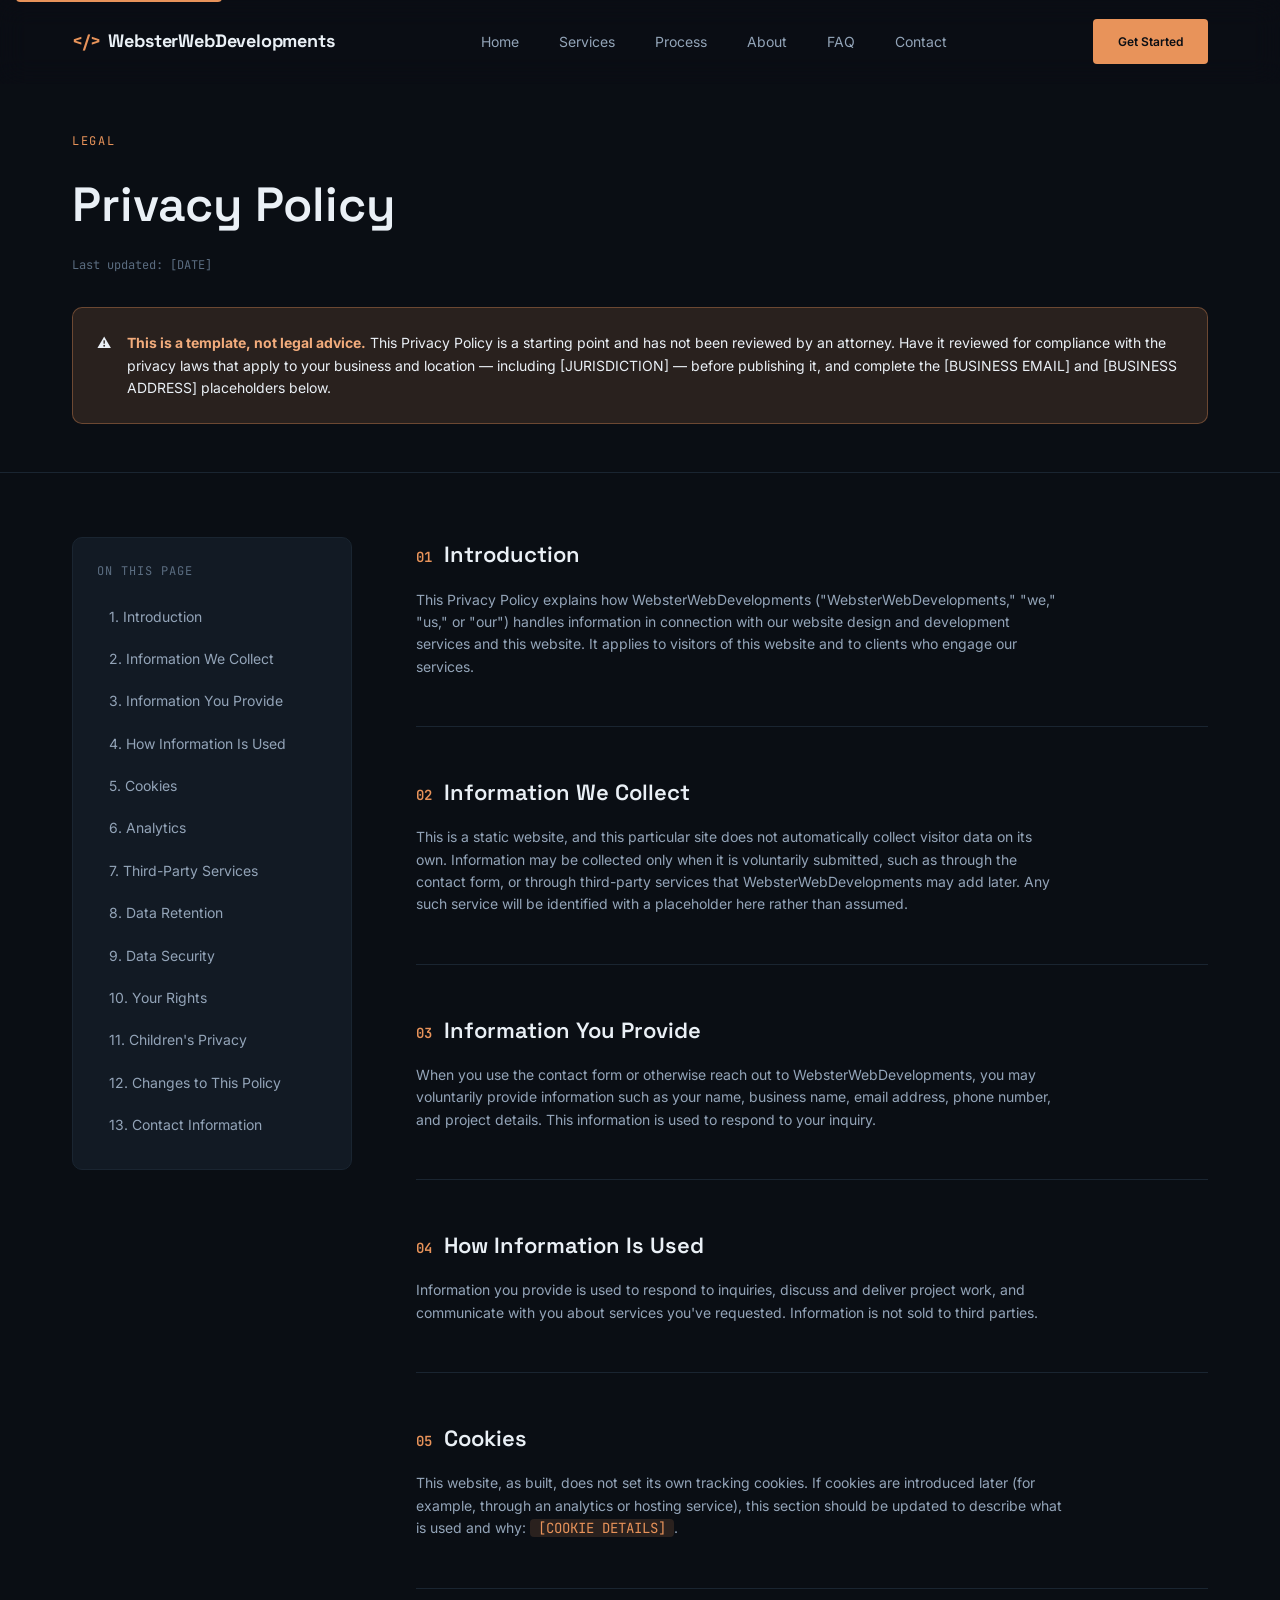
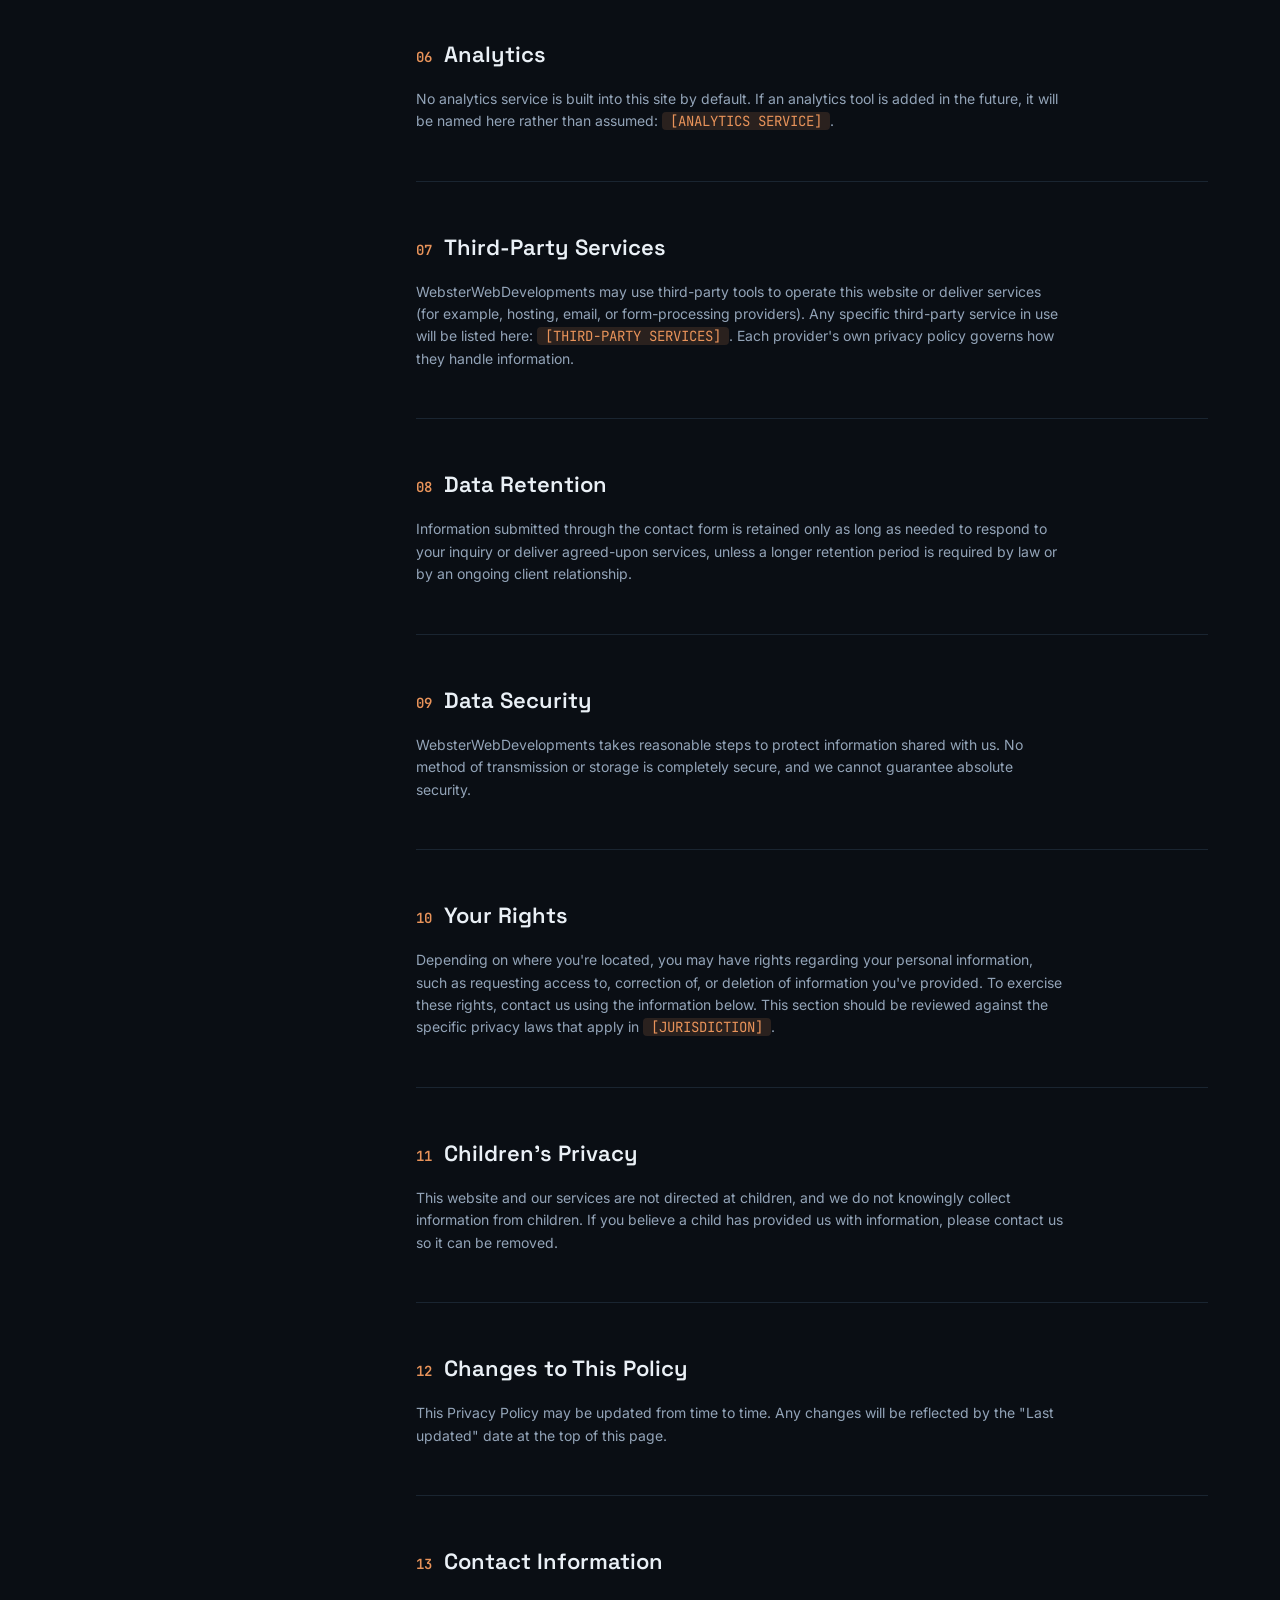
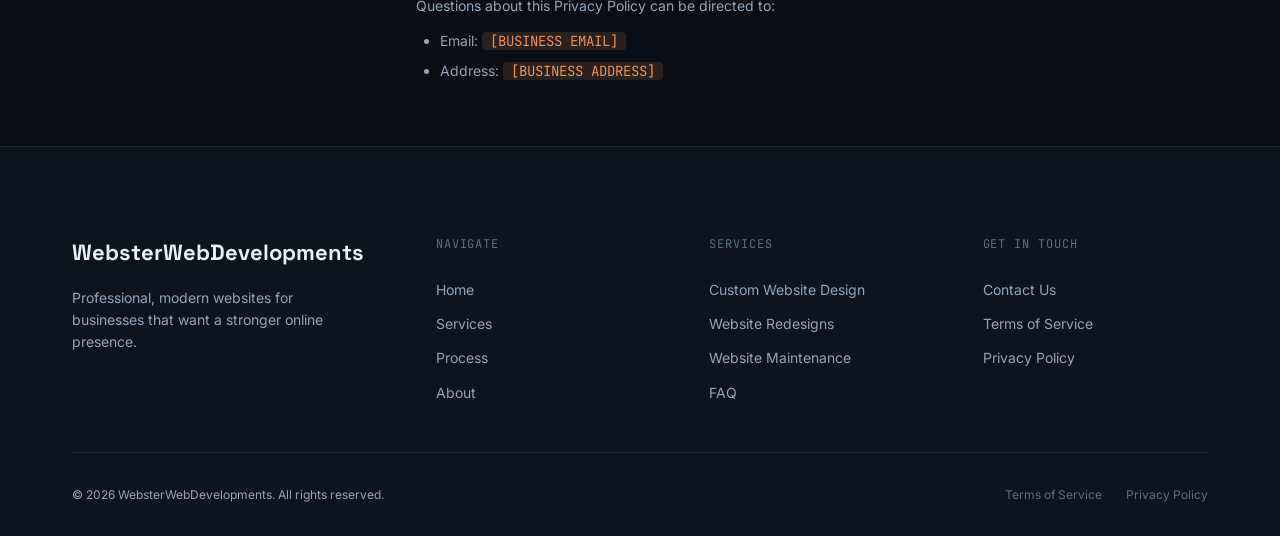
==== commit c1ad9303: "Fixing contact form" ====
--- a/privacy.html
+++ b/privacy.html
@@ -1354,13 +1354,6 @@
   color: var(--color-text-muted);
 }
 
-.contact-form {
-  padding: var(--space-7);
-  background: var(--color-panel);
-  border: 1px solid var(--color-border-soft);
-  border-radius: var(--radius-lg);
-}
-
 .form-row {
   display: grid;
   grid-template-columns: 1fr 1fr;
@@ -1442,6 +1435,38 @@
 
 .form-status.is-error {
   color: #e08a8a;
+}
+
+/* Final CTA */
+.final-cta {
+  position: relative;
+  text-align: center;
+  padding-block: var(--space-12);
+  overflow: hidden;
+}
+
+.final-cta__inner {
+  position: relative;
+  z-index: 1;
+  max-width: 640px;
+  margin-inline: auto;
+}
+
+.final-cta__title {
+  font-size: var(--fs-2xl);
+  margin-bottom: var(--space-4);
+}
+
+.final-cta__lead {
+  color: var(--color-text-muted);
+  margin-bottom: var(--space-7);
+}
+
+.final-cta__actions {
+  display: flex;
+  justify-content: center;
+  gap: var(--space-4);
+  flex-wrap: wrap;
 }
 
 /* Final CTA */
@@ -2271,7 +2296,7 @@
   if (!form) return;
 
   // Replace this with a real inbox before publishing the site.
-  var STUDIO_EMAIL = "[BUSINESS EMAIL]";
+  var STUDIO_EMAIL = "websterwebdevelopments@gmail.com";
 
   form.addEventListener("submit", function (event) {
     event.preventDefault();
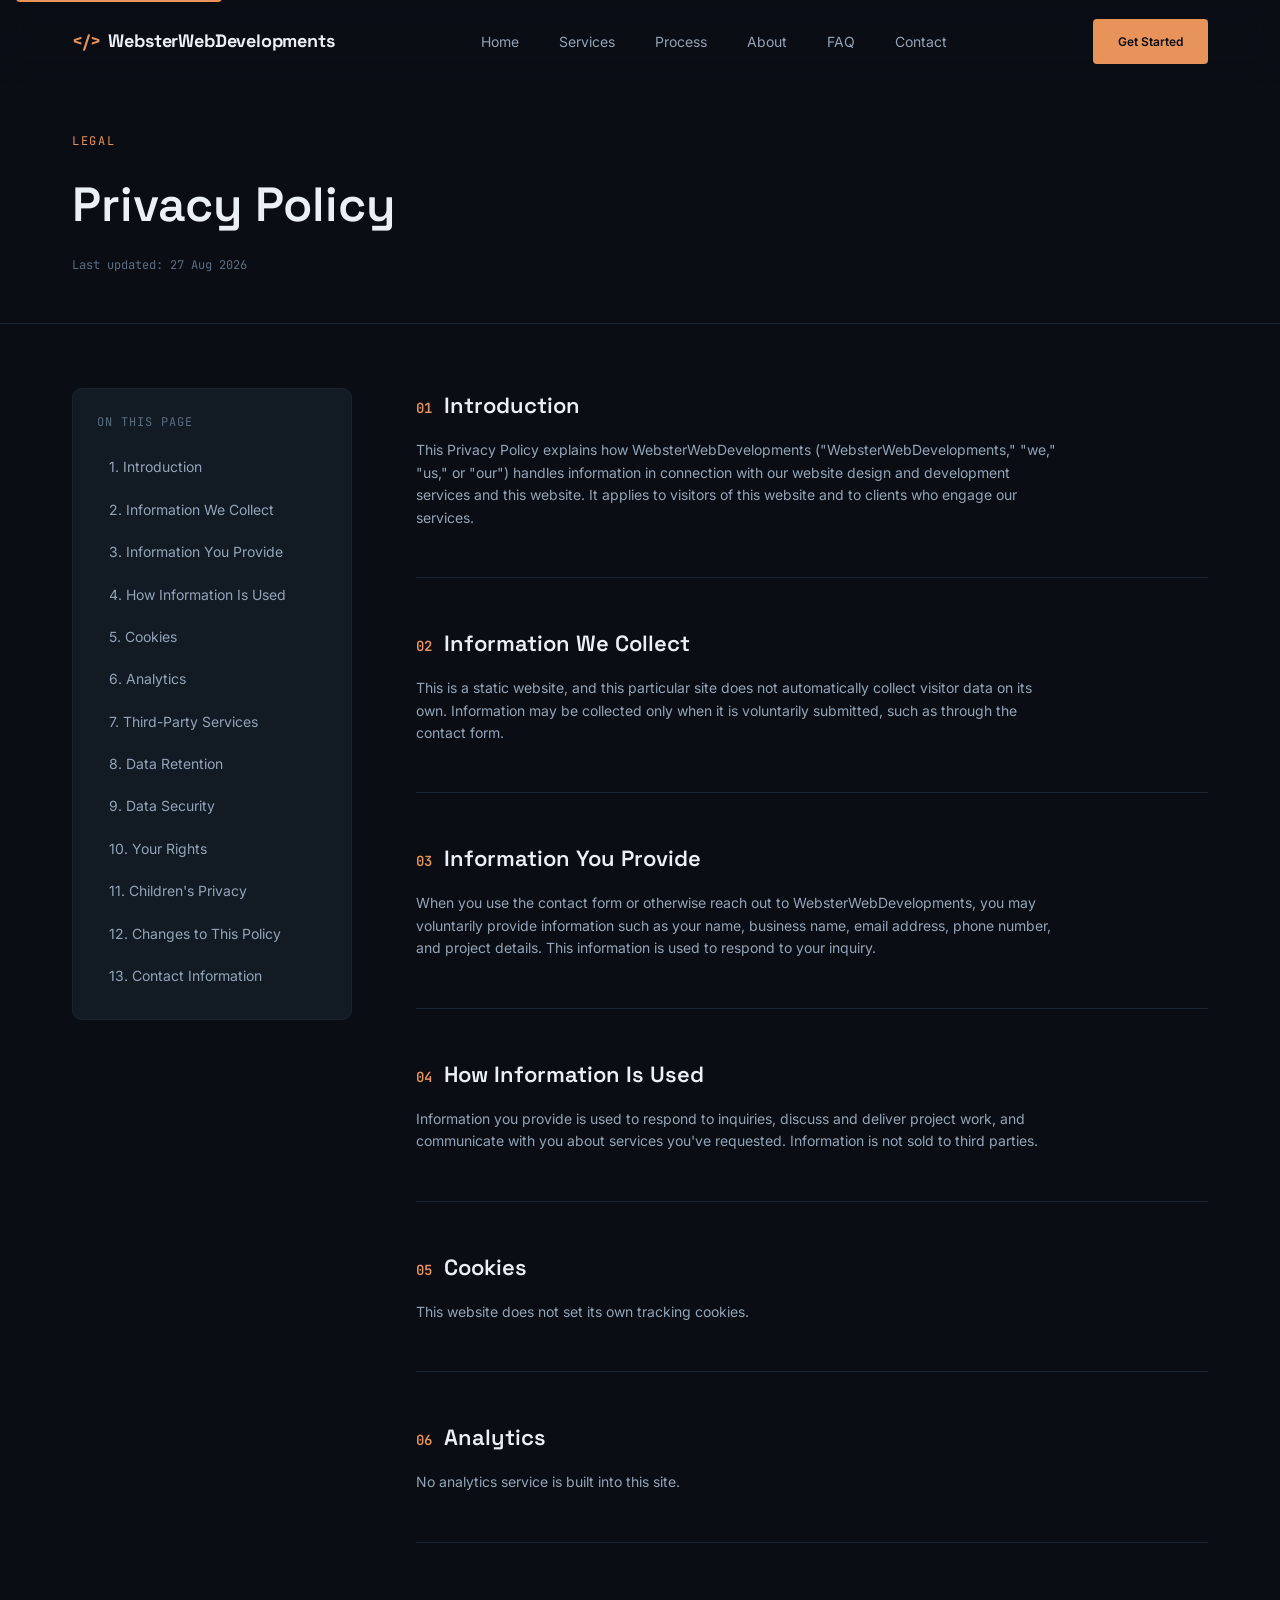
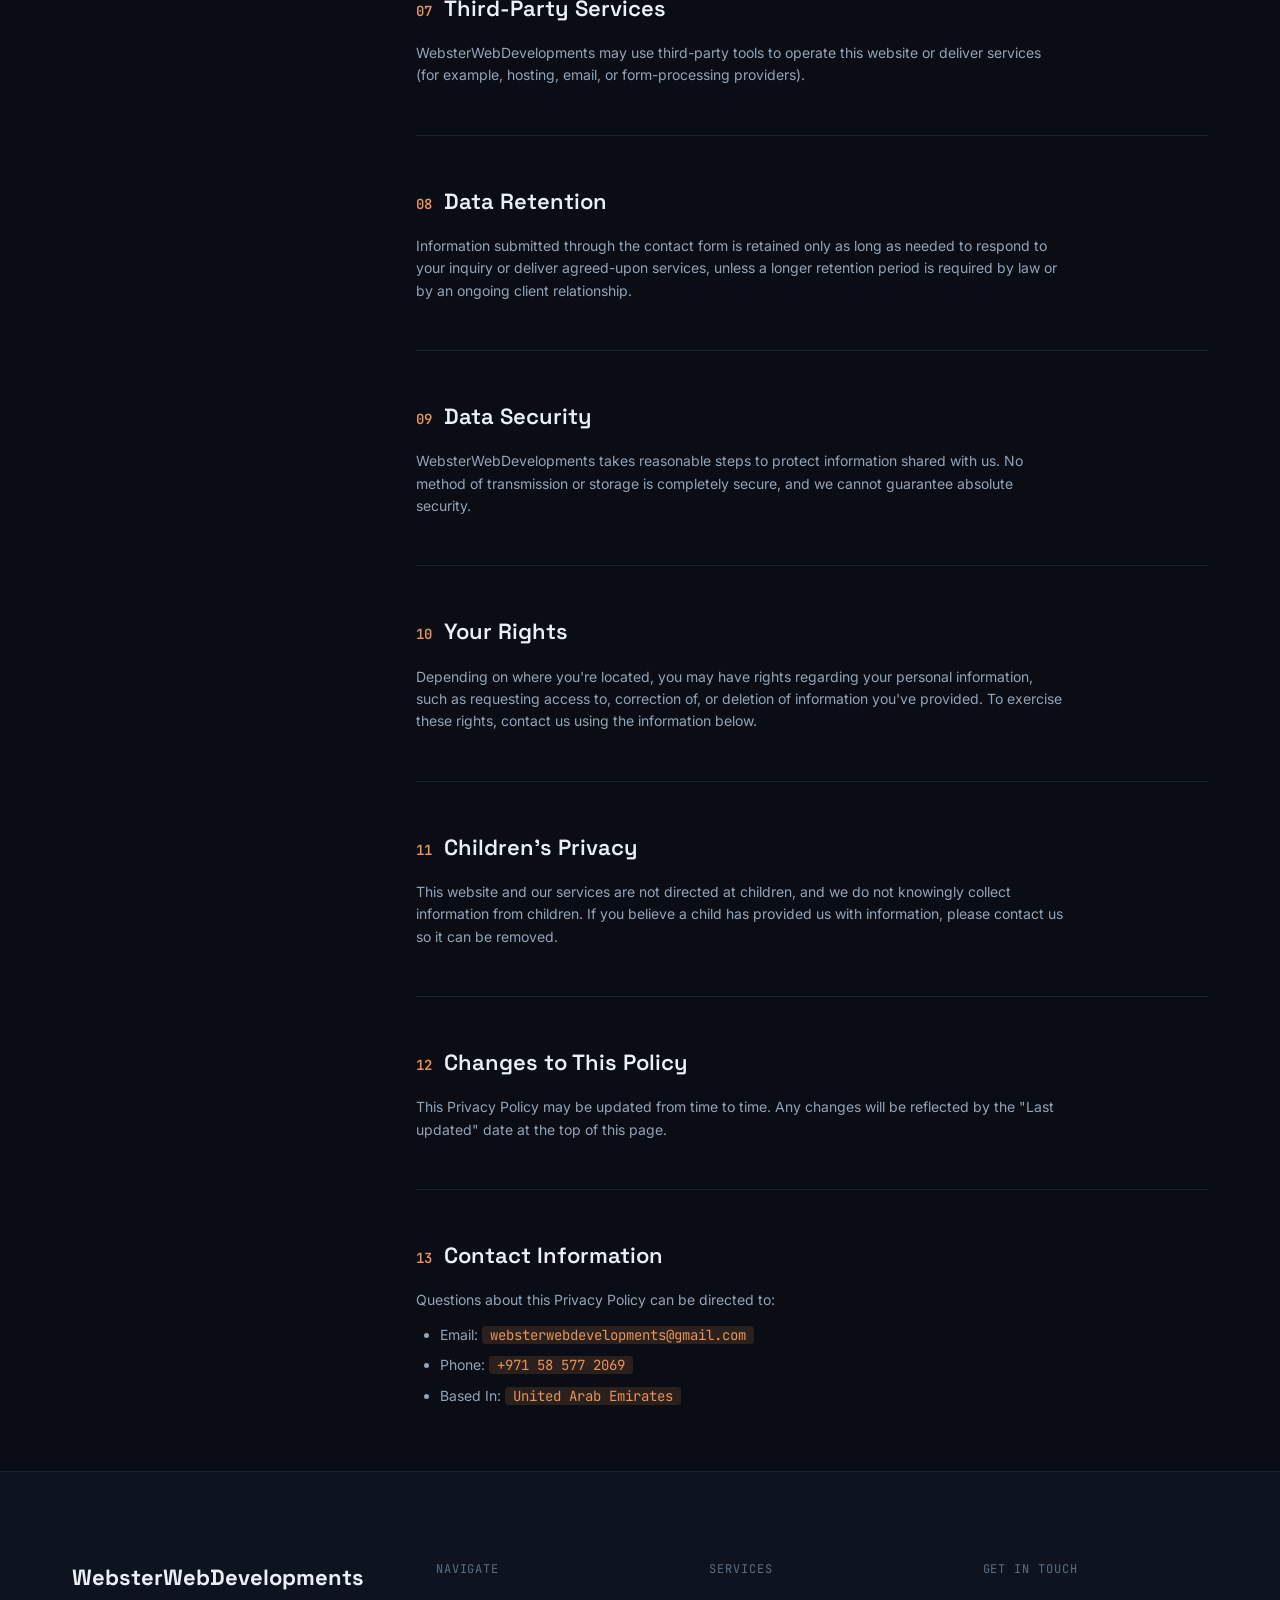
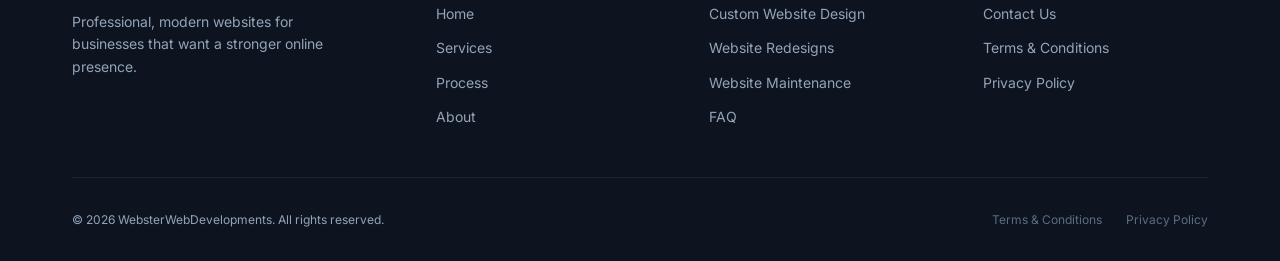
==== commit 24588728: "editing privacy policy" ====
--- a/privacy.html
+++ b/privacy.html
@@ -1956,12 +1956,7 @@
       <div class="container">
         <span class="legal-hero__eyebrow">Legal</span>
         <h1 class="legal-hero__title">Privacy Policy</h1>
-        <p class="legal-hero__updated">Last updated: [DATE]</p>
-
-        <div class="legal-disclaimer">
-          <span aria-hidden="true">⚠</span>
-          <span><strong>This is a template, not legal advice.</strong> This Privacy Policy is a starting point and has not been reviewed by an attorney. Have it reviewed for compliance with the privacy laws that apply to your business and location — including <span class="placeholder">[JURISDICTION]</span> — before publishing it, and complete the <span class="placeholder">[BUSINESS EMAIL]</span> and <span class="placeholder">[BUSINESS ADDRESS]</span> placeholders below.</span>
-        </div>
+        <p class="legal-hero__updated">Last updated: 27 Aug 2026</p>
       </div>
     </section>
 
@@ -1993,7 +1988,7 @@
 
         <section id="information-we-collect">
           <h2><span class="legal-num">02</span> Information We Collect</h2>
-          <p>This is a static website, and this particular site does not automatically collect visitor data on its own. Information may be collected only when it is voluntarily submitted, such as through the contact form, or through third-party services that WebsterWebDevelopments may add later. Any such service will be identified with a placeholder here rather than assumed.</p>
+          <p>This is a static website, and this particular site does not automatically collect visitor data on its own. Information may be collected only when it is voluntarily submitted, such as through the contact form.</p>
         </section>
 
         <section id="information-you-provide">
@@ -2008,17 +2003,17 @@
 
         <section id="cookies">
           <h2><span class="legal-num">05</span> Cookies</h2>
-          <p>This website, as built, does not set its own tracking cookies. If cookies are introduced later (for example, through an analytics or hosting service), this section should be updated to describe what is used and why: <span class="placeholder">[COOKIE DETAILS]</span>.</p>
+          <p>This website does not set its own tracking cookies.</p>
         </section>
 
         <section id="analytics">
           <h2><span class="legal-num">06</span> Analytics</h2>
-          <p>No analytics service is built into this site by default. If an analytics tool is added in the future, it will be named here rather than assumed: <span class="placeholder">[ANALYTICS SERVICE]</span>.</p>
+          <p>No analytics service is built into this site.</p>
         </section>
 
         <section id="third-party-services">
           <h2><span class="legal-num">07</span> Third-Party Services</h2>
-          <p>WebsterWebDevelopments may use third-party tools to operate this website or deliver services (for example, hosting, email, or form-processing providers). Any specific third-party service in use will be listed here: <span class="placeholder">[THIRD-PARTY SERVICES]</span>. Each provider's own privacy policy governs how they handle information.</p>
+          <p>WebsterWebDevelopments may use third-party tools to operate this website or deliver services (for example, hosting, email, or form-processing providers).</p>
         </section>
 
         <section id="data-retention">
@@ -2033,7 +2028,7 @@
 
         <section id="your-rights">
           <h2><span class="legal-num">10</span> Your Rights</h2>
-          <p>Depending on where you're located, you may have rights regarding your personal information, such as requesting access to, correction of, or deletion of information you've provided. To exercise these rights, contact us using the information below. This section should be reviewed against the specific privacy laws that apply in <span class="placeholder">[JURISDICTION]</span>.</p>
+          <p>Depending on where you're located, you may have rights regarding your personal information, such as requesting access to, correction of, or deletion of information you've provided. To exercise these rights, contact us using the information below.</p>
         </section>
 
         <section id="childrens-privacy">
@@ -2050,8 +2045,9 @@
           <h2><span class="legal-num">13</span> Contact Information</h2>
           <p>Questions about this Privacy Policy can be directed to:</p>
           <ul>
-            <li>Email: <span class="placeholder">[BUSINESS EMAIL]</span></li>
-            <li>Address: <span class="placeholder">[BUSINESS ADDRESS]</span></li>
+            <li>Email: <span class="placeholder">websterwebdevelopments@gmail.com</span></li>
+            <li>Phone: <span class="placeholder">+971 58 577 2069</span></li>
+            <li>Based In: <span class="placeholder">United Arab Emirates</span></li>
           </ul>
         </section>
       </div>
@@ -2087,7 +2083,7 @@
           <div class="footer__heading">Get In Touch</div>
           <div class="footer__list">
             <a href="index.html#contact">Contact Us</a>
-            <a href="terms.html">Terms of Service</a>
+            <a href="terms.html">Terms & Conditions</a>
             <a href="privacy.html">Privacy Policy</a>
           </div>
         </div>
@@ -2096,7 +2092,7 @@
       <div class="footer__bottom">
         <p>&copy; <span data-current-year>2026</span> WebsterWebDevelopments. All rights reserved.</p>
         <div class="footer__bottom-links">
-          <a href="terms.html">Terms of Service</a>
+          <a href="terms.html">Terms & Conditions</a>
           <a href="privacy.html">Privacy Policy</a>
         </div>
       </div>
@@ -2313,15 +2309,6 @@
       return;
     }
 
-    var placeholderPattern = /^\[.*\]$/;
-    if (placeholderPattern.test(STUDIO_EMAIL)) {
-      showStatus(
-        "This form is a front-end demonstration. Connect it to a real inbox or form service (and replace the [BUSINESS EMAIL] placeholder inside the <script> block near the bottom of this file) before using it publicly.",
-        "error"
-      );
-      return;
-    }
-
     var subject = "New project inquiry from " + name.value.trim();
     var bodyLines = [
       "Name: " + name.value.trim(),
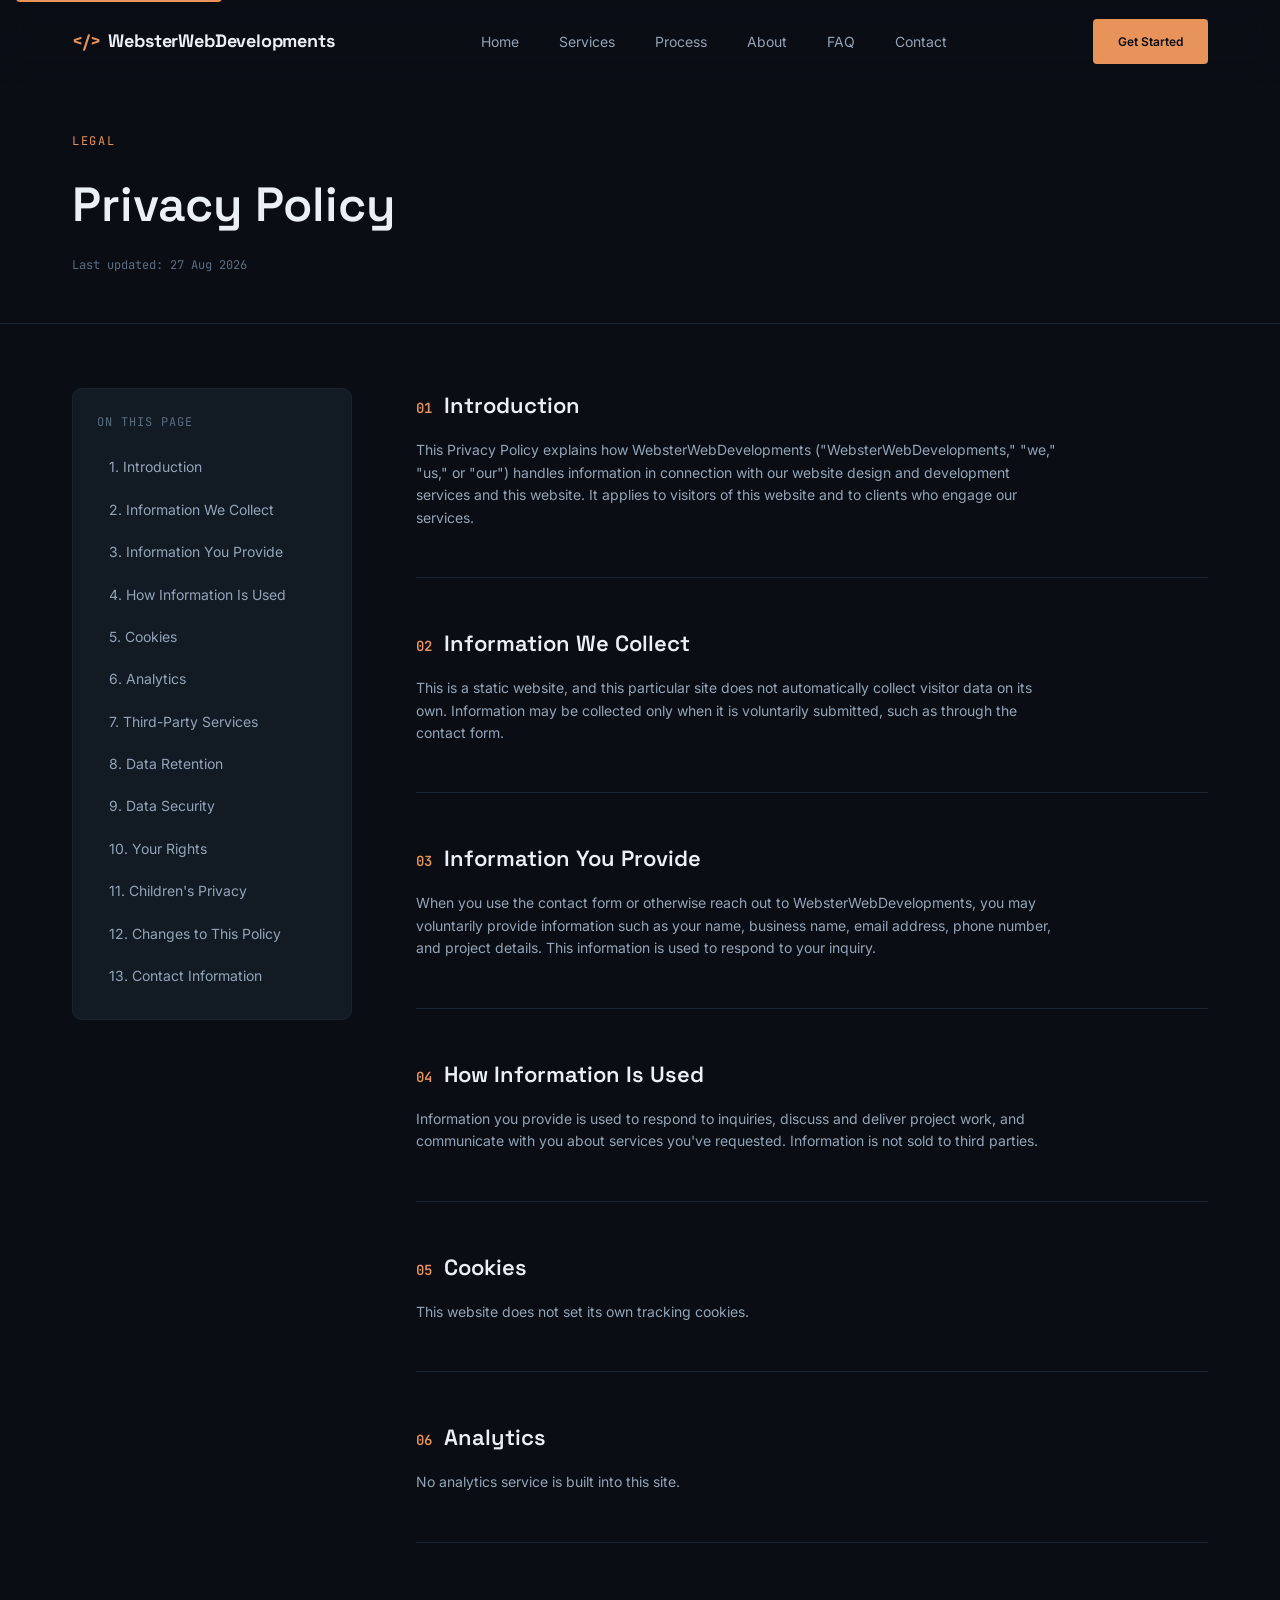
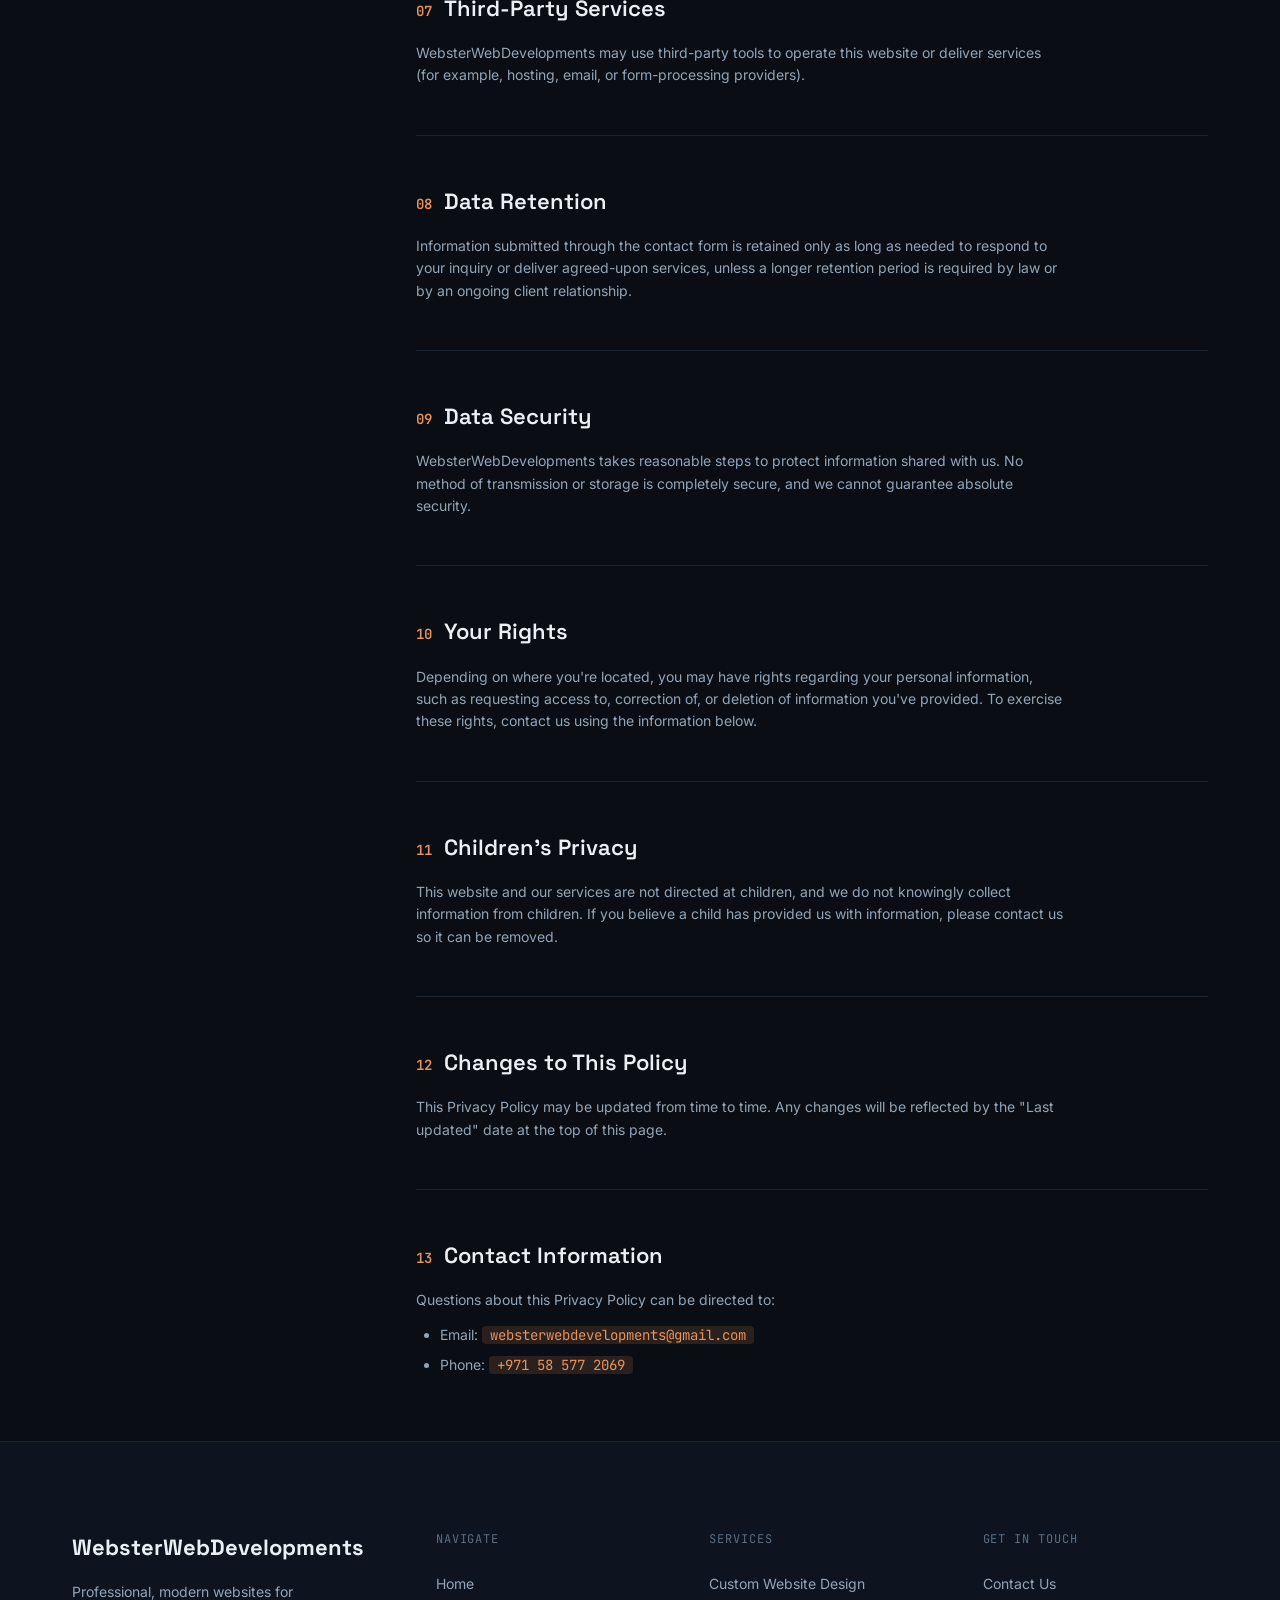
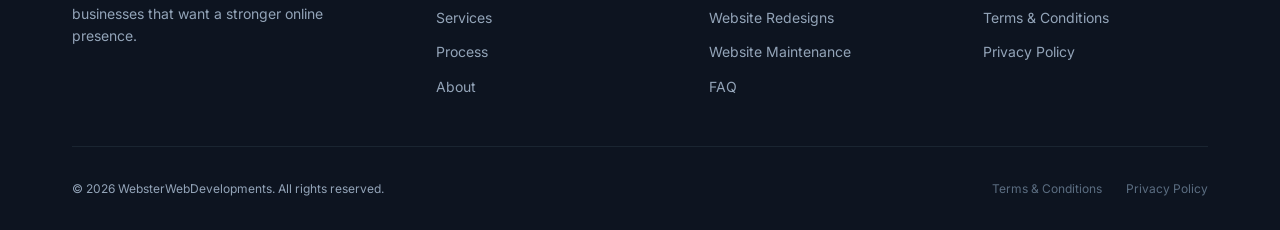
==== commit fabc92bc: "editing privacy policy" ====
--- a/privacy.html
+++ b/privacy.html
@@ -2047,7 +2047,6 @@
           <ul>
             <li>Email: <span class="placeholder">websterwebdevelopments@gmail.com</span></li>
             <li>Phone: <span class="placeholder">+971 58 577 2069</span></li>
-            <li>Based In: <span class="placeholder">United Arab Emirates</span></li>
           </ul>
         </section>
       </div>
